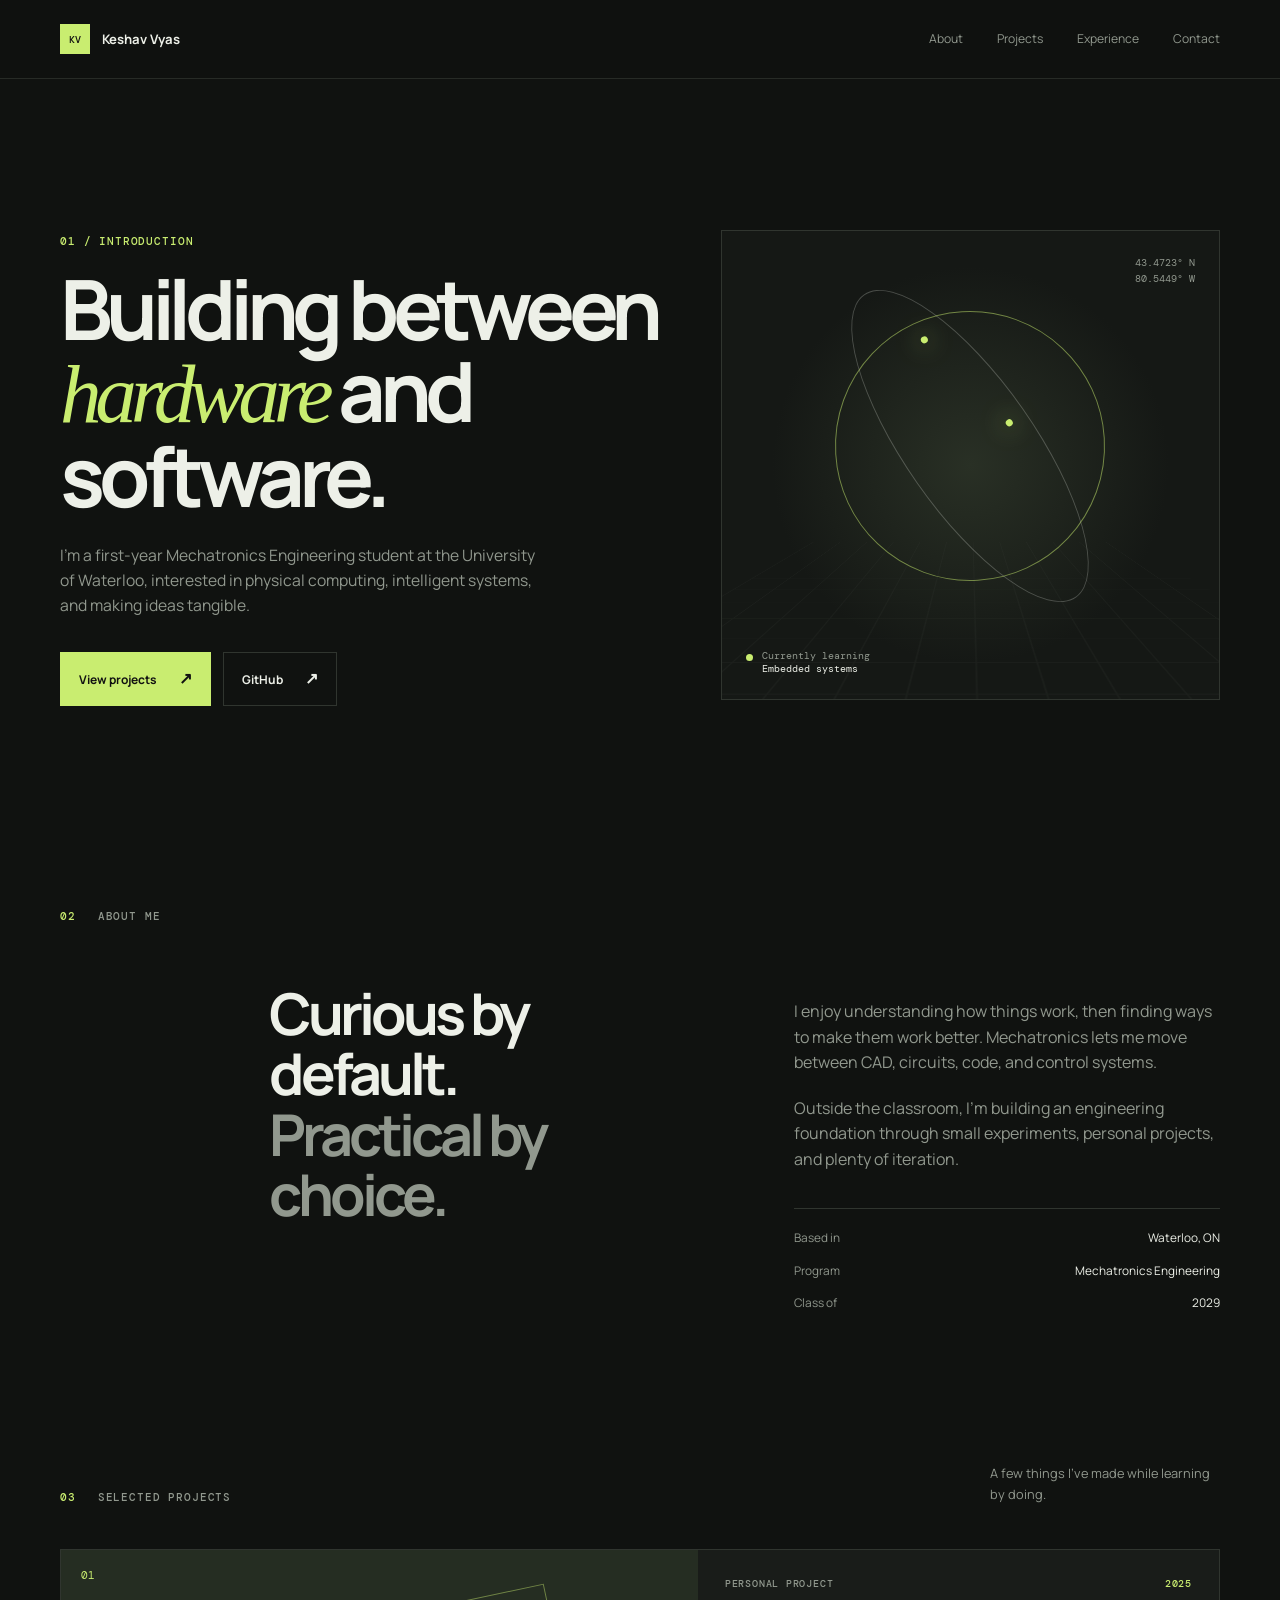
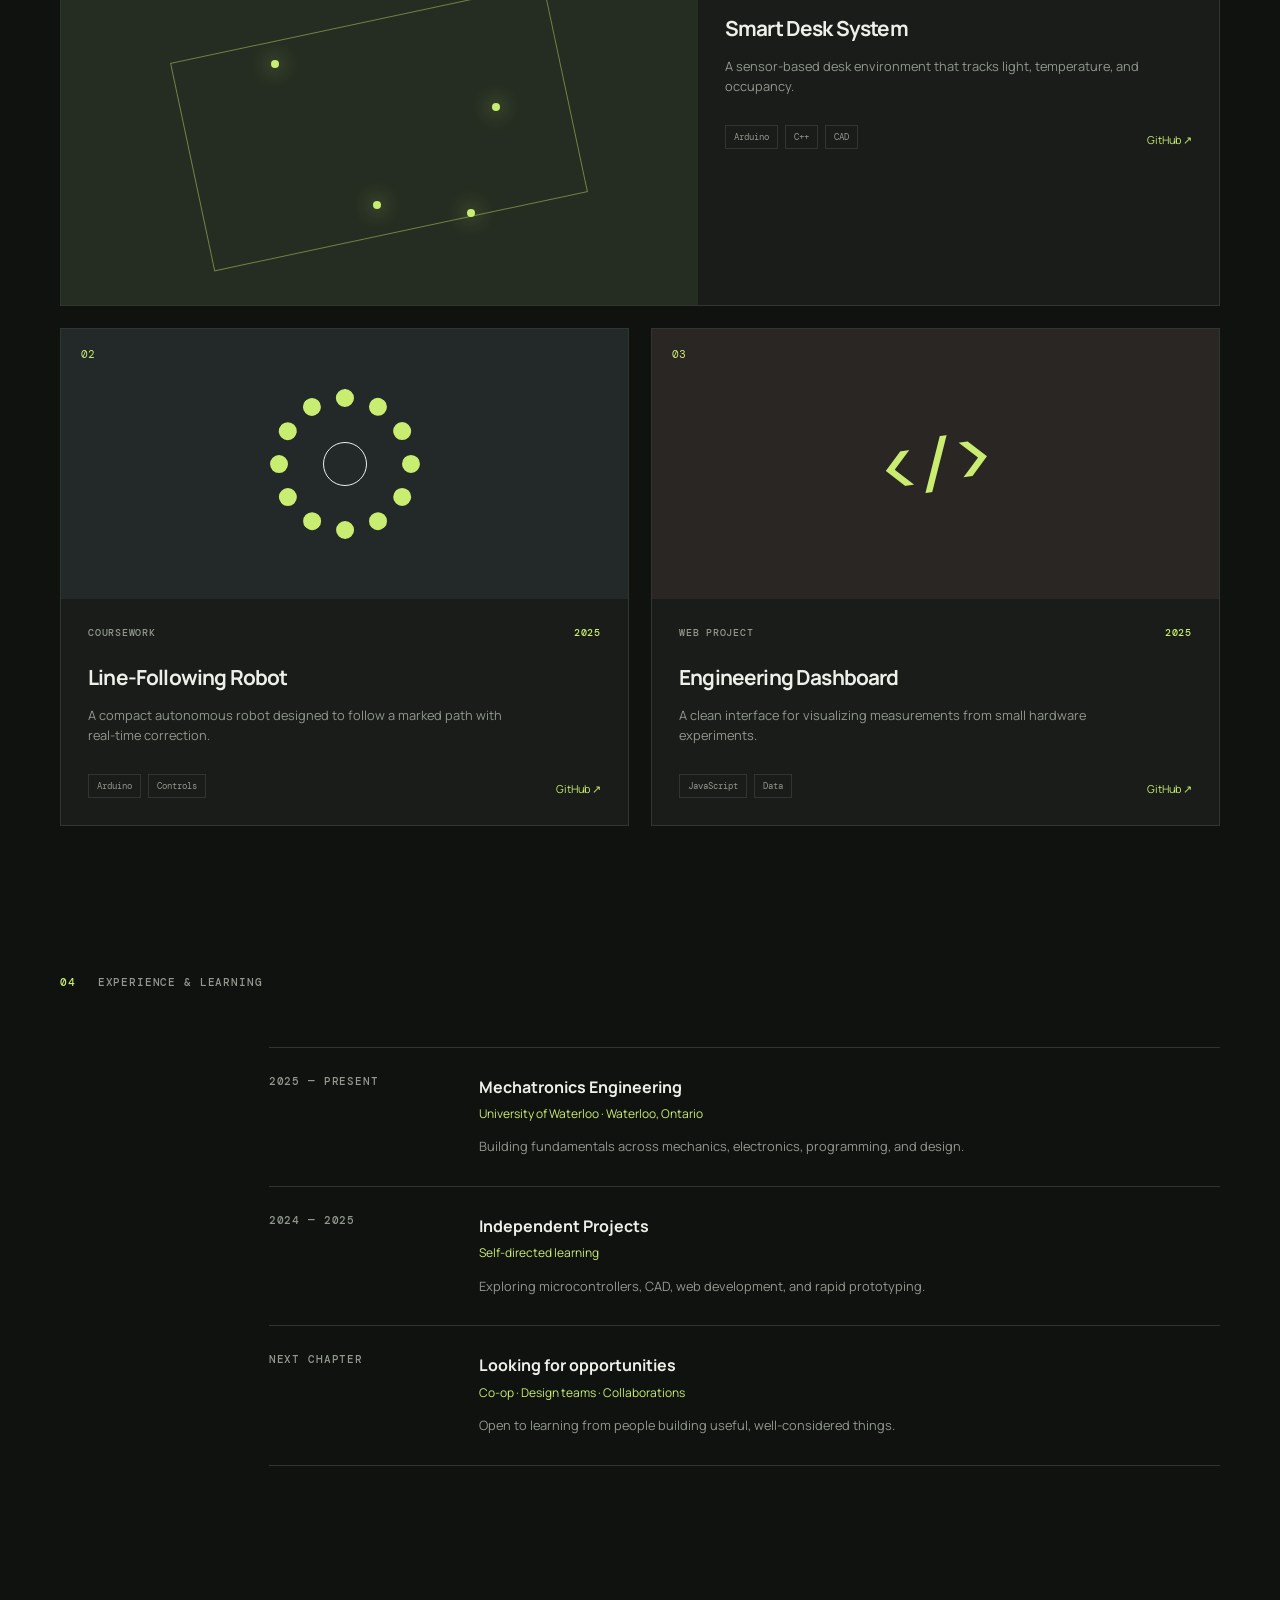
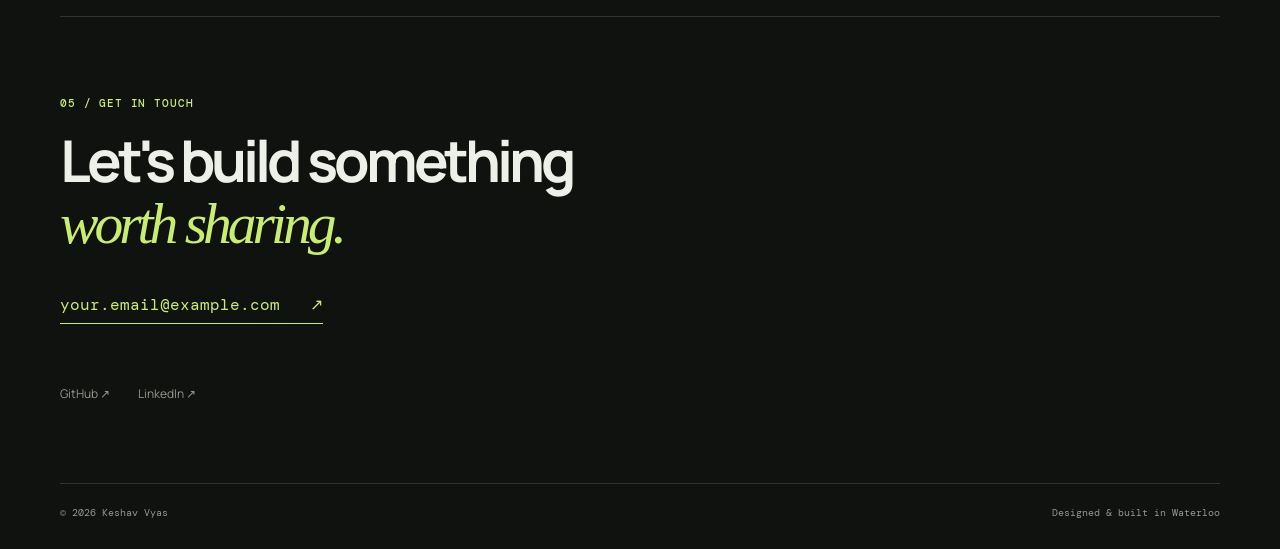
==== mechatronics-portfolio/index.html @ 9f0953bf "Create initial portfolio website" ====
<!DOCTYPE html>
<html lang="en">
<head>
    <meta charset="UTF-8">
    <meta name="viewport" content="width=device-width, initial-scale=1.0">
    <meta name="description" content="Portfolio of a first-year Mechatronics Engineering student at the University of Waterloo.">
    <title>Keshav Vyas | Mechatronics Engineering</title>
    <link rel="preconnect" href="https://fonts.googleapis.com">
    <link rel="preconnect" href="https://fonts.gstatic.com" crossorigin>
    <link href="https://fonts.googleapis.com/css2?family=DM+Mono:wght@400;500&family=Manrope:wght@400;500;600;700;800&display=swap" rel="stylesheet">
    <link rel="stylesheet" href="css/styles.css">
</head>
<body>
    <header class="site-header">
        <nav class="nav container" aria-label="Main navigation">
            <a class="brand" href="#top" aria-label="Keshav Vyas home">
                <span class="brand-mark">KV</span>
                <span>Keshav Vyas</span>
            </a>
            <button class="menu-toggle" type="button" aria-label="Open navigation" aria-expanded="false">
                <span></span><span></span>
            </button>
            <div class="nav-links">
                <a href="#about">About</a>
                <a href="#projects">Projects</a>
                <a href="#experience">Experience</a>
                <a href="#contact">Contact</a>
            </div>
        </nav>
    </header>

    <main id="top">
        <section class="hero container">
            <div class="hero-copy reveal">
                <p class="eyebrow">01 / Introduction</p>
                <h1>Building between <em>hardware</em> and software.</h1>
                <p class="lede">I'm a first-year Mechatronics Engineering student at the University of Waterloo, interested in physical computing, intelligent systems, and making ideas tangible.</p>
                <div class="hero-actions">
                    <a class="button button-primary" href="#projects">View projects <span>↗</span></a>
                    <a class="button button-secondary" href="https://github.com/" target="_blank" rel="noreferrer">GitHub <span>↗</span></a>
                </div>
            </div>
            <div class="hero-visual reveal" aria-label="Abstract technical visualization">
                <div class="hero-grid"></div>
                <div class="orbit orbit-one"></div>
                <div class="orbit orbit-two"></div>
                <div class="hero-readout"><span class="status-dot"></span><span>Currently learning</span><strong>Embedded systems</strong></div>
                <div class="coordinates">43.4723° N<br>80.5449° W</div>
            </div>
        </section>

        <section class="section container" id="about">
            <div class="section-label"><span>02</span><span>About me</span></div>
            <div class="about-layout reveal">
                <h2>Curious by default.<br><span>Practical by choice.</span></h2>
                <div class="about-copy">
                    <p>I enjoy understanding how things work, then finding ways to make them work better. Mechatronics lets me move between CAD, circuits, code, and control systems.</p>
                    <p>Outside the classroom, I'm building an engineering foundation through small experiments, personal projects, and plenty of iteration.</p>
                    <dl class="details">
                        <div><dt>Based in</dt><dd>Waterloo, ON</dd></div>
                        <div><dt>Program</dt><dd>Mechatronics Engineering</dd></div>
                        <div><dt>Class of</dt><dd>2029</dd></div>
                    </dl>
                </div>
            </div>
        </section>

        <section class="section container" id="projects">
            <div class="section-heading reveal">
                <div class="section-label"><span>03</span><span>Selected projects</span></div>
                <p>A few things I've made while learning by doing.</p>
            </div>
            <div class="project-grid">
                <article class="project-card project-feature reveal">
                    <div class="project-art art-circuit"><span class="project-index">01</span><i></i><i></i><i></i><i></i></div>
                    <div class="project-content"><div class="project-meta"><span>Personal project</span><span>2025</span></div><h3>Smart Desk System</h3><p>A sensor-based desk environment that tracks light, temperature, and occupancy.</p><div class="project-bottom"><div class="tags"><span>Arduino</span><span>C++</span><span>CAD</span></div><a href="https://github.com/" target="_blank" rel="noreferrer">GitHub ↗</a></div></div>
                </article>
                <article class="project-card reveal">
                    <div class="project-art art-wheel"><span class="project-index">02</span><b></b></div>
                    <div class="project-content"><div class="project-meta"><span>Coursework</span><span>2025</span></div><h3>Line-Following Robot</h3><p>A compact autonomous robot designed to follow a marked path with real-time correction.</p><div class="project-bottom"><div class="tags"><span>Arduino</span><span>Controls</span></div><a href="https://github.com/" target="_blank" rel="noreferrer">GitHub ↗</a></div></div>
                </article>
                <article class="project-card reveal">
                    <div class="project-art art-code"><span class="project-index">03</span><strong>&lt;/&gt;</strong></div>
                    <div class="project-content"><div class="project-meta"><span>Web project</span><span>2025</span></div><h3>Engineering Dashboard</h3><p>A clean interface for visualizing measurements from small hardware experiments.</p><div class="project-bottom"><div class="tags"><span>JavaScript</span><span>Data</span></div><a href="https://github.com/" target="_blank" rel="noreferrer">GitHub ↗</a></div></div>
                </article>
            </div>
        </section>

        <section class="section container" id="experience">
            <div class="section-label"><span>04</span><span>Experience &amp; learning</span></div>
            <div class="timeline">
                <div class="timeline-item reveal"><time>2025 — Present</time><div><h3>Mechatronics Engineering</h3><p>University of Waterloo · Waterloo, Ontario</p><span>Building fundamentals across mechanics, electronics, programming, and design.</span></div></div>
                <div class="timeline-item reveal"><time>2024 — 2025</time><div><h3>Independent Projects</h3><p>Self-directed learning</p><span>Exploring microcontrollers, CAD, web development, and rapid prototyping.</span></div></div>
                <div class="timeline-item reveal"><time>Next chapter</time><div><h3>Looking for opportunities</h3><p>Co-op · Design teams · Collaborations</p><span>Open to learning from people building useful, well-considered things.</span></div></div>
            </div>
        </section>

        <section class="contact container reveal" id="contact">
            <p class="eyebrow">05 / Get in touch</p>
            <h2>Let's build something<br><em>worth sharing.</em></h2>
            <a class="email" href="mailto:your.email@example.com">your.email@example.com <span>↗</span></a>
            <div class="social-links"><a href="https://github.com/" target="_blank" rel="noreferrer">GitHub ↗</a><a href="https://linkedin.com/" target="_blank" rel="noreferrer">LinkedIn ↗</a></div>
        </section>
    </main>

    <footer class="footer container"><span>© 2026 Keshav Vyas</span><span>Designed &amp; built in Waterloo</span></footer>
    <script src="js/script.js"></script>
</body>
</html>
---- mechatronics-portfolio/css/styles.css ----
:root { --bg: #101210; --surface: #191c19; --line: #30352f; --text: #edf0e8; --muted: #91988e; --accent: #c9ed70; --serif: Georgia, "Times New Roman", serif; }
* { box-sizing: border-box; }
html { scroll-behavior: smooth; }
body { margin: 0; background: var(--bg); color: var(--text); font-family: "Manrope", sans-serif; line-height: 1.6; }
a { color: inherit; text-decoration: none; }
.container { width: min(1160px, calc(100% - 64px)); margin: 0 auto; }
.site-header { position: fixed; inset: 0 0 auto; z-index: 5; background: rgba(16, 18, 16, .86); border-bottom: 1px solid rgba(48, 53, 47, .75); backdrop-filter: blur(16px); }
.nav { height: 78px; display: flex; align-items: center; justify-content: space-between; }
.brand { display: flex; gap: 12px; align-items: center; font-size: .82rem; font-weight: 700; }
.brand-mark { display: grid; width: 30px; height: 30px; place-items: center; background: var(--accent); color: #111; font: 500 .62rem "DM Mono", monospace; }
.nav-links { display: flex; gap: 34px; color: var(--muted); font-size: .76rem; }
.nav-links a, .social-links a { transition: color .2s ease; }
.nav-links a:hover, .social-links a:hover { color: var(--accent); }
.menu-toggle { display: none; background: none; border: 0; }
.menu-toggle span { display: block; width: 24px; height: 1px; margin: 5px; background: var(--text); }
.hero { min-height: 760px; padding-top: 170px; display: grid; grid-template-columns: 1.1fr .9fr; gap: 50px; align-items: center; }
.eyebrow, .section-label, .project-meta, .timeline-item time { color: var(--accent); font: 500 .66rem "DM Mono", monospace; letter-spacing: .08em; text-transform: uppercase; }
h1 { max-width: 690px; margin: 20px 0 26px; font-size: clamp(3.4rem, 6.5vw, 6.2rem); line-height: .98; letter-spacing: -.075em; }
h1 em, .contact h2 em { color: var(--accent); font-family: var(--serif); font-weight: 400; }
.lede { max-width: 490px; color: var(--muted); font-size: .98rem; }
.hero-actions { display: flex; gap: 12px; margin-top: 34px; }
.button { padding: 13px 18px; border: 1px solid var(--line); font-size: .75rem; font-weight: 700; transition: .25s ease; }
.button span { margin-left: 20px; font-size: 1rem; }
.button-primary { background: var(--accent); border-color: var(--accent); color: #111; }
.button-primary:hover { background: #def78e; }
.button-secondary:hover { border-color: var(--accent); color: var(--accent); }
.hero-visual { position: relative; height: 470px; overflow: hidden; border: 1px solid var(--line); background: radial-gradient(circle at center, #293025, #151815 58%); }
.hero-grid { position: absolute; inset: 0; opacity: .22; background-image: linear-gradient(var(--line) 1px, transparent 1px), linear-gradient(90deg, var(--line) 1px, transparent 1px); background-size: 42px 42px; transform: perspective(400px) rotateX(58deg) scale(1.7); transform-origin: bottom; }
.orbit { position: absolute; left: 50%; top: 46%; width: 270px; height: 270px; border: 1px solid rgba(201, 237, 112, .5); border-radius: 50%; transform: translate(-50%, -50%) rotate(-25deg); }
.orbit-one { animation: spin 18s linear infinite; }
.orbit-two { width: 370px; height: 130px; border-color: rgba(237, 240, 232, .24); transform: translate(-50%, -50%) rotate(55deg); }
.orbit::after { content: ""; position: absolute; top: 15px; left: 50%; width: 7px; height: 7px; border-radius: 50%; background: var(--accent); box-shadow: 0 0 24px var(--accent); }
.hero-readout { position: absolute; bottom: 24px; left: 24px; display: grid; grid-template-columns: auto 1fr; gap: 0 9px; color: var(--muted); font: .63rem "DM Mono", monospace; }
.hero-readout strong { grid-column: 2; color: var(--text); font-weight: 400; }
.status-dot { width: 7px; height: 7px; margin-top: 5px; border-radius: 50%; background: var(--accent); }
.coordinates { position: absolute; top: 24px; right: 24px; color: var(--muted); text-align: right; font: .6rem/1.7 "DM Mono", monospace; }
.section { padding-top: 150px; }
.section-label { display: flex; gap: 22px; color: var(--muted); }
.section-label span:first-child { color: var(--accent); }
.about-layout { display: grid; grid-template-columns: 1fr 1fr; gap: 100px; margin: 60px 0 0 18%; }
h2 { margin: 0; font-size: clamp(2.4rem, 4.5vw, 4.4rem); line-height: 1.05; letter-spacing: -.07em; }
.about-layout h2 span { color: var(--muted); }
.about-copy { max-width: 450px; color: var(--muted); }
.about-copy p + p { margin-top: 20px; }
.details { display: grid; gap: 14px; margin: 35px 0 0; padding-top: 20px; border-top: 1px solid var(--line); }
.details div { display: flex; justify-content: space-between; font-size: .74rem; }
.details dt { color: var(--muted); }.details dd { margin: 0; color: var(--text); }
.section-heading { display: flex; align-items: end; justify-content: space-between; margin-bottom: 45px; }
.section-heading p { max-width: 230px; margin: 0; color: var(--muted); font-size: .8rem; }
.project-grid { display: grid; grid-template-columns: 1fr 1fr; gap: 22px; }
.project-card { overflow: hidden; background: var(--surface); border: 1px solid var(--line); transition: transform .3s ease, border-color .3s ease; }
.project-card:hover { border-color: #637452; transform: translateY(-6px); }
.project-feature { grid-column: span 2; display: grid; grid-template-columns: 1.1fr .9fr; }
.project-art { position: relative; min-height: 270px; overflow: hidden; background: #252d22; }
.project-feature .project-art { min-height: 355px; }
.art-wheel { background: #232829; }.art-code { background: #2a2624; }
.project-index { position: absolute; top: 18px; left: 20px; color: var(--accent); font: .68rem "DM Mono", monospace; }
.art-circuit { transform: none; }.art-circuit::before { content: ""; position: absolute; inset: 20%; border: 1px solid rgba(201, 237, 112, .45); transform: rotate(-12deg); }
.art-circuit i { position: absolute; z-index: 1; width: 8px; height: 8px; border-radius: 50%; background: var(--accent); box-shadow: 0 0 20px var(--accent); }.art-circuit i:nth-of-type(1) { left: 33%; top: 31%; }.art-circuit i:nth-of-type(2) { right: 31%; top: 43%; }.art-circuit i:nth-of-type(3) { left: 49%; bottom: 27%; }.art-circuit i:nth-of-type(4) { right: 35%; bottom: 25%; }
.art-wheel b { position: absolute; inset: 50%; width: 150px; height: 150px; border: 18px dotted var(--accent); border-radius: 50%; transform: translate(-50%, -50%); }.art-wheel b::after { content: ""; position: absolute; inset: 35px; border: 1px solid var(--text); border-radius: 50%; }
.art-code { display: grid; place-items: center; }.art-code strong { color: var(--accent); font: 500 4rem "DM Mono", monospace; transform: rotate(-8deg); }
.project-content { padding: 27px; }.project-meta { display: flex; justify-content: space-between; color: var(--muted); font-size: .61rem; }.project-meta span:last-child { color: var(--accent); }
.project-content h3 { margin: 22px 0 10px; font-size: 1.3rem; letter-spacing: -.04em; }.project-content p { max-width: 440px; margin: 0; color: var(--muted); font-size: .8rem; }
.project-bottom { display: flex; align-items: end; justify-content: space-between; gap: 15px; margin-top: 28px; }.tags { display: flex; flex-wrap: wrap; gap: 7px; }.tags span { padding: 5px 8px; border: 1px solid var(--line); color: var(--muted); font: .58rem "DM Mono", monospace; }.project-bottom a { color: var(--accent); white-space: nowrap; font-size: .68rem; }
.timeline { margin: 58px 0 0 18%; border-top: 1px solid var(--line); }.timeline-item { display: grid; grid-template-columns: 180px 1fr; gap: 30px; padding: 27px 0; border-bottom: 1px solid var(--line); }.timeline-item time { color: var(--muted); }.timeline-item h3 { margin: 0; font-size: 1rem; }.timeline-item p { margin: 4px 0 10px; color: var(--accent); font-size: .75rem; }.timeline-item span { color: var(--muted); font-size: .8rem; }
.contact { margin-top: 150px; padding-top: 70px; padding-bottom: 80px; border-top: 1px solid var(--line); }.contact h2 { margin: 20px 0 38px; }.email { display: inline-block; padding-bottom: 8px; border-bottom: 1px solid var(--accent); color: var(--accent); font: 1rem "DM Mono", monospace; }.email span { margin-left: 20px; }.social-links { display: flex; gap: 28px; margin-top: 60px; color: var(--muted); font-size: .75rem; }
.footer { display: flex; justify-content: space-between; padding: 22px 0 30px; border-top: 1px solid var(--line); color: var(--muted); font: .62rem "DM Mono", monospace; }
.reveal { opacity: 0; transform: translateY(22px); transition: opacity .7s ease, transform .7s ease; }.reveal.visible { opacity: 1; transform: translateY(0); }
@keyframes spin { to { transform: translate(-50%, -50%) rotate(335deg); } }
@media (max-width: 700px) {
    .container { width: min(100% - 38px, 1160px); }.nav { height: 68px; }.menu-toggle { display: block; }.nav-links { position: absolute; top: 68px; left: 0; right: 0; display: none; flex-direction: column; gap: 20px; padding: 25px 20px; background: var(--surface); border-bottom: 1px solid var(--line); }.nav-links.open { display: flex; }
    .hero { min-height: auto; padding-top: 140px; display: block; }.hero h1 { font-size: 3.25rem; }.hero-visual { height: 330px; margin-top: 65px; }.section { padding-top: 100px; }.about-layout { display: block; margin: 45px 0 0; }.about-copy { margin-top: 35px; }.section-heading { display: block; margin-bottom: 30px; }.section-heading p { margin-top: 20px; }
    .project-grid, .project-feature { display: block; }.project-card + .project-card { margin-top: 18px; }.project-feature .project-art, .project-art { min-height: 240px; }.timeline { margin-left: 0; }.timeline-item { display: block; }.timeline-item time { display: block; margin-bottom: 14px; }.contact { margin-top: 100px; }.footer { display: block; line-height: 2; }
}
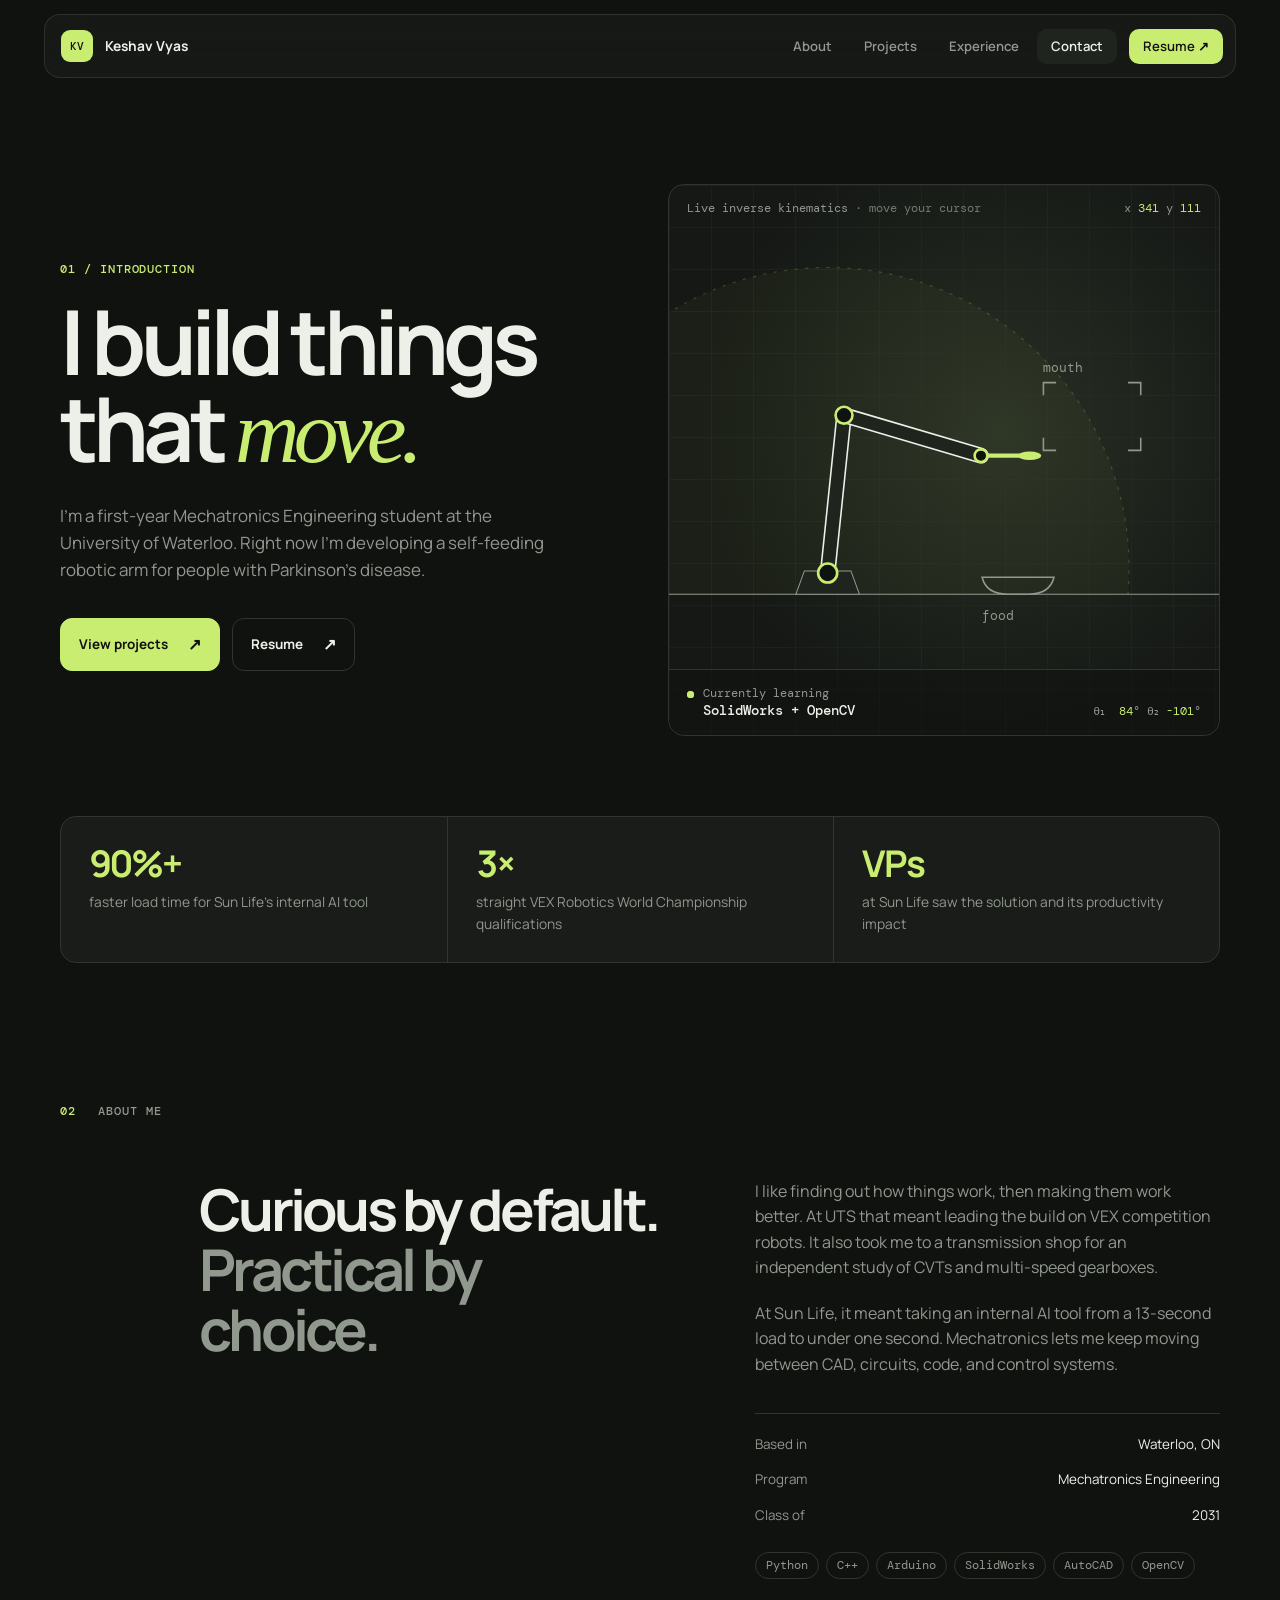
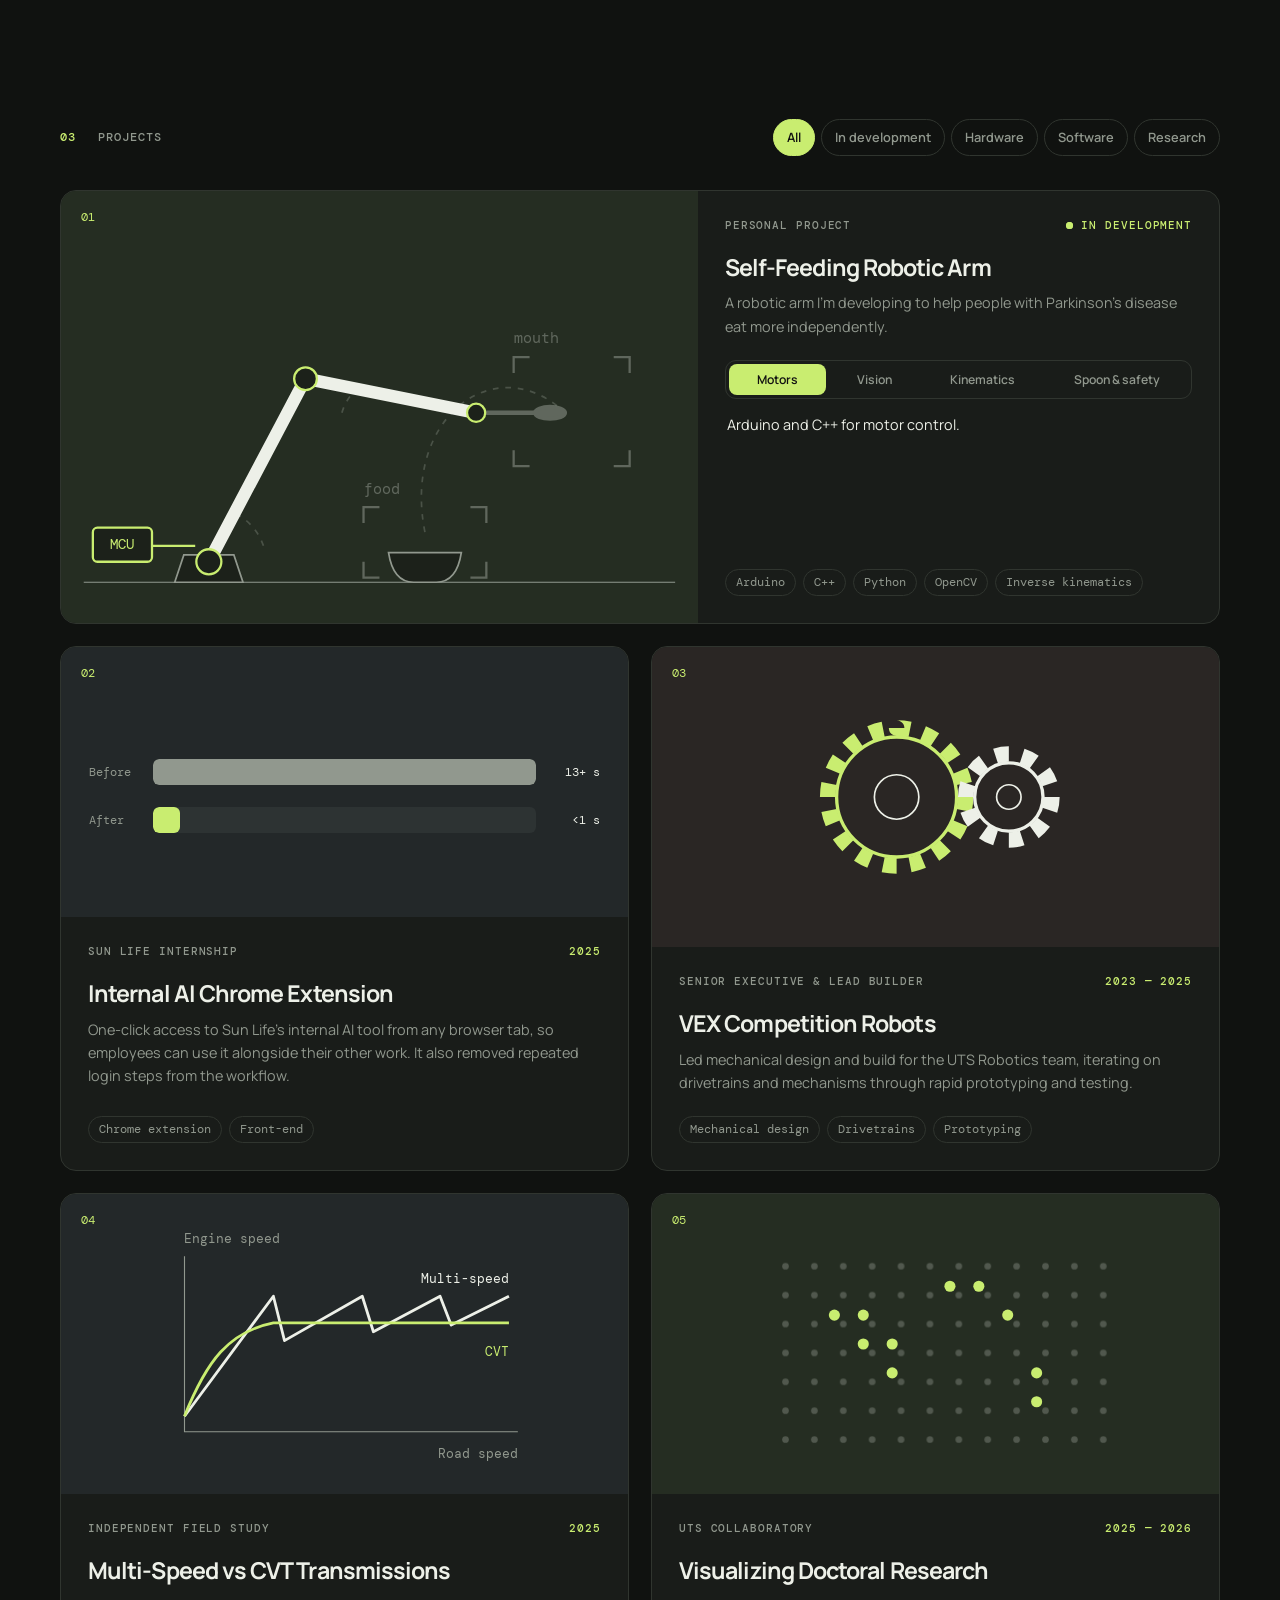
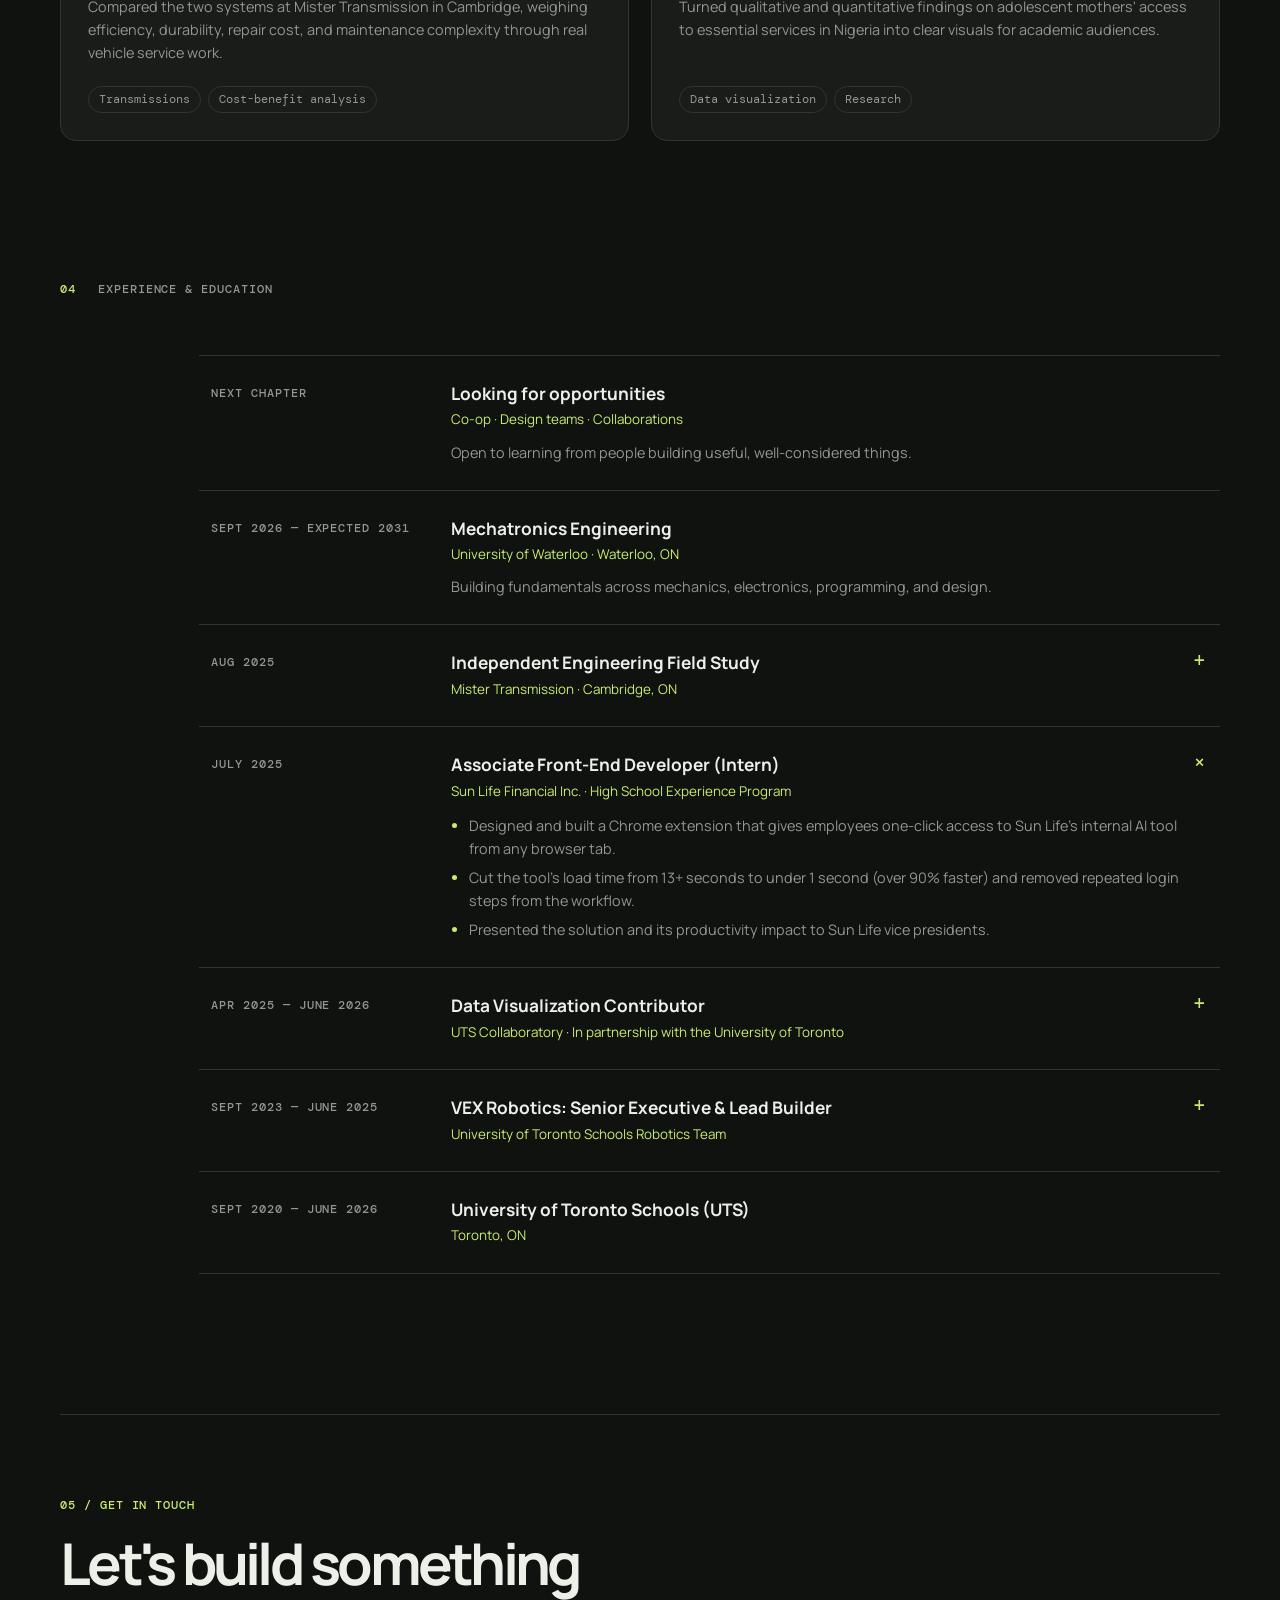
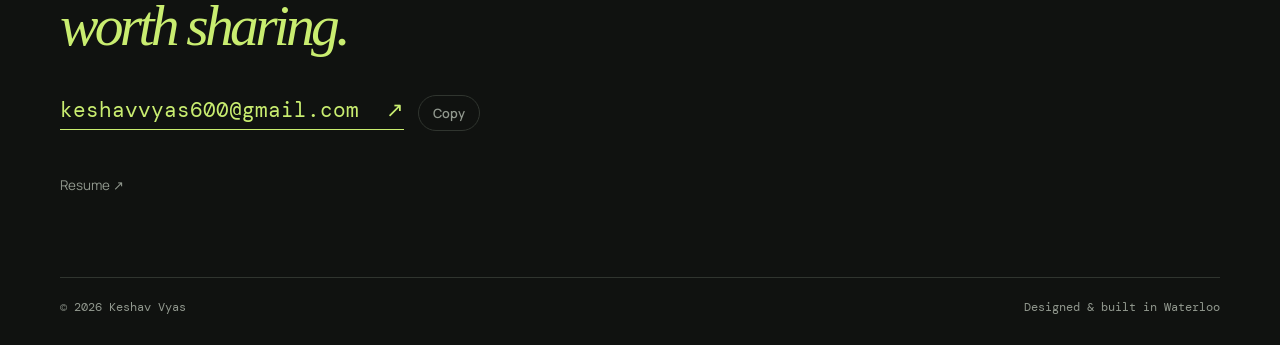
==== commit 150a119e: "Update portfolio website" ====
--- a/mechatronics-portfolio/index.html
+++ b/mechatronics-portfolio/index.html
@@ -3,16 +3,18 @@
 <head>
     <meta charset="UTF-8">
     <meta name="viewport" content="width=device-width, initial-scale=1.0">
-    <meta name="description" content="Portfolio of a first-year Mechatronics Engineering student at the University of Waterloo.">
+    <meta name="description" content="Portfolio of Keshav Vyas, a first-year Mechatronics Engineering student at the University of Waterloo building a self-feeding robotic arm for people with Parkinson's disease.">
     <title>Keshav Vyas | Mechatronics Engineering</title>
+    <script>document.documentElement.classList.add('js');</script>
     <link rel="preconnect" href="https://fonts.googleapis.com">
     <link rel="preconnect" href="https://fonts.gstatic.com" crossorigin>
     <link href="https://fonts.googleapis.com/css2?family=DM+Mono:wght@400;500&family=Manrope:wght@400;500;600;700;800&display=swap" rel="stylesheet">
     <link rel="stylesheet" href="css/styles.css">
 </head>
 <body>
+    <div class="scroll-progress" aria-hidden="true"></div>
     <header class="site-header">
-        <nav class="nav container" aria-label="Main navigation">
+        <nav class="nav" aria-label="Main navigation">
             <a class="brand" href="#top" aria-label="Keshav Vyas home">
                 <span class="brand-mark">KV</span>
                 <span>Keshav Vyas</span>
@@ -21,10 +23,12 @@
                 <span></span><span></span>
             </button>
             <div class="nav-links">
+                <span class="nav-indicator" aria-hidden="true"></span>
                 <a href="#about">About</a>
                 <a href="#projects">Projects</a>
                 <a href="#experience">Experience</a>
                 <a href="#contact">Contact</a>
+                <a class="nav-resume" href="assets/resume.pdf" target="_blank" rel="noreferrer">Resume ↗</a>
             </div>
         </nav>
     </header>
@@ -33,20 +37,53 @@
         <section class="hero container">
             <div class="hero-copy reveal">
                 <p class="eyebrow">01 / Introduction</p>
-                <h1>Building between <em>hardware</em> and software.</h1>
-                <p class="lede">I'm a first-year Mechatronics Engineering student at the University of Waterloo, interested in physical computing, intelligent systems, and making ideas tangible.</p>
+                <h1>I build things that <em>move.</em></h1>
+                <p class="lede">I'm a first-year Mechatronics Engineering student at the University of Waterloo. Right now I'm developing a self-feeding robotic arm for people with Parkinson's disease.</p>
                 <div class="hero-actions">
                     <a class="button button-primary" href="#projects">View projects <span>↗</span></a>
-                    <a class="button button-secondary" href="https://github.com/" target="_blank" rel="noreferrer">GitHub <span>↗</span></a>
-                </div>
-            </div>
-            <div class="hero-visual reveal" aria-label="Abstract technical visualization">
+                    <a class="button button-secondary" href="assets/resume.pdf" target="_blank" rel="noreferrer">Resume <span>↗</span></a>
+                </div>
+            </div>
+            <div class="hero-visual reveal">
                 <div class="hero-grid"></div>
-                <div class="orbit orbit-one"></div>
-                <div class="orbit orbit-two"></div>
-                <div class="hero-readout"><span class="status-dot"></span><span>Currently learning</span><strong>Embedded systems</strong></div>
-                <div class="coordinates">43.4723° N<br>80.5449° W</div>
-            </div>
+                <div class="hero-bar hero-bar-top">
+                    <span>Live inverse kinematics<small class="hint-fine"> · move your cursor</small><small class="hint-touch"> · tap to aim</small></span>
+                    <span class="arm-readout" aria-hidden="true">x <b data-readout="x">400</b> y <b data-readout="y">180</b></span>
+                </div>
+                <svg class="arm-demo" viewBox="0 0 520 420" role="img" aria-label="A two-link robot arm holding a level spoon. It moves between a bowl and a tracked mouth, and follows your cursor using inverse kinematics.">
+                    <path class="arm-reach" d="M -134 350 A 285 285 0 1 1 434 350" />
+                    <line class="arm-table" x1="0" y1="350" x2="520" y2="350" />
+                    <g class="arm-marks">
+                        <path d="M 366 150 h -12 v 12 M 434 150 h 12 v 12 M 366 214 h -12 v -12 M 434 214 h 12 v -12" />
+                        <text x="354" y="140">mouth</text>
+                        <path d="M 296 334 h 68 q -4 16 -24 16 h -20 q -20 0 -24 -16 z" />
+                        <text x="296" y="374">food</text>
+                    </g>
+                    <path class="arm-base" d="M 120 350 l 8 -22 h 44 l 8 22 z" />
+                    <line class="arm-link-outer" data-arm="upper" x1="150" y1="330" x2="150" y2="330" />
+                    <line class="arm-link-inner" data-arm="upper" x1="150" y1="330" x2="150" y2="330" />
+                    <line class="arm-link-outer" data-arm="fore" x1="150" y1="330" x2="150" y2="330" />
+                    <line class="arm-link-inner" data-arm="fore" x1="150" y1="330" x2="150" y2="330" />
+                    <line class="arm-spoon" data-arm="spoon" x1="150" y1="330" x2="150" y2="330" />
+                    <ellipse class="arm-bowl" data-arm="bowl" cx="150" cy="330" rx="10" ry="4" />
+                    <circle class="arm-joint" cx="150" cy="330" r="9" />
+                    <circle class="arm-joint" data-arm="elbow" cx="150" cy="330" r="8" />
+                    <circle class="arm-joint" data-arm="wrist" cx="150" cy="330" r="6" />
+                    <g class="arm-target" data-arm="target">
+                        <circle r="11" /><path d="M -17 0 h 10 M 7 0 h 10 M 0 -17 v 10 M 0 7 v 10" />
+                    </g>
+                </svg>
+                <div class="hero-bar hero-bar-bottom">
+                    <div class="hero-readout"><span class="status-dot"></span><span>Currently learning</span><strong>SolidWorks + OpenCV</strong></div>
+                    <span class="arm-readout" aria-hidden="true">θ₁ <b data-readout="shoulder">0</b>° θ₂ <b data-readout="elbow">0</b>°</span>
+                </div>
+            </div>
+        </section>
+
+        <section class="stats container reveal" aria-label="Highlights">
+            <div class="stat"><strong><span data-count="90">90</span>%+</strong><span>faster load time for Sun Life's internal AI tool</span></div>
+            <div class="stat"><strong><span data-count="3">3</span>×</strong><span>straight VEX Robotics World Championship qualifications</span></div>
+            <div class="stat"><strong>VPs</strong><span>at Sun Life saw the solution and its productivity impact</span></div>
         </section>
 
         <section class="section container" id="about">
@@ -54,56 +91,217 @@
             <div class="about-layout reveal">
                 <h2>Curious by default.<br><span>Practical by choice.</span></h2>
                 <div class="about-copy">
-                    <p>I enjoy understanding how things work, then finding ways to make them work better. Mechatronics lets me move between CAD, circuits, code, and control systems.</p>
-                    <p>Outside the classroom, I'm building an engineering foundation through small experiments, personal projects, and plenty of iteration.</p>
+                    <p>I like finding out how things work, then making them work better. At UTS that meant leading the build on VEX competition robots. It also took me to a transmission shop for an independent study of CVTs and multi-speed gearboxes.</p>
+                    <p>At Sun Life, it meant taking an internal AI tool from a 13-second load to under one second. Mechatronics lets me keep moving between CAD, circuits, code, and control systems.</p>
                     <dl class="details">
                         <div><dt>Based in</dt><dd>Waterloo, ON</dd></div>
                         <div><dt>Program</dt><dd>Mechatronics Engineering</dd></div>
-                        <div><dt>Class of</dt><dd>2029</dd></div>
+                        <div><dt>Class of</dt><dd>2031</dd></div>
                     </dl>
+                    <div class="toolkit" aria-label="Toolkit"><span>Python</span><span>C++</span><span>Arduino</span><span>SolidWorks</span><span>AutoCAD</span><span>OpenCV</span></div>
                 </div>
             </div>
         </section>
 
         <section class="section container" id="projects">
             <div class="section-heading reveal">
-                <div class="section-label"><span>03</span><span>Selected projects</span></div>
-                <p>A few things I've made while learning by doing.</p>
+                <div class="section-label"><span>03</span><span>Projects</span></div>
+                <div class="project-filters" role="group" aria-label="Filter projects">
+                    <button type="button" class="filter active" data-filter="all" aria-pressed="true">All</button>
+                    <button type="button" class="filter" data-filter="development" aria-pressed="false">In development</button>
+                    <button type="button" class="filter" data-filter="hardware" aria-pressed="false">Hardware</button>
+                    <button type="button" class="filter" data-filter="software" aria-pressed="false">Software</button>
+                    <button type="button" class="filter" data-filter="research" aria-pressed="false">Research</button>
+                </div>
             </div>
             <div class="project-grid">
-                <article class="project-card project-feature reveal">
-                    <div class="project-art art-circuit"><span class="project-index">01</span><i></i><i></i><i></i><i></i></div>
-                    <div class="project-content"><div class="project-meta"><span>Personal project</span><span>2025</span></div><h3>Smart Desk System</h3><p>A sensor-based desk environment that tracks light, temperature, and occupancy.</p><div class="project-bottom"><div class="tags"><span>Arduino</span><span>C++</span><span>CAD</span></div><a href="https://github.com/" target="_blank" rel="noreferrer">GitHub ↗</a></div></div>
-                </article>
-                <article class="project-card reveal">
-                    <div class="project-art art-wheel"><span class="project-index">02</span><b></b></div>
-                    <div class="project-content"><div class="project-meta"><span>Coursework</span><span>2025</span></div><h3>Line-Following Robot</h3><p>A compact autonomous robot designed to follow a marked path with real-time correction.</p><div class="project-bottom"><div class="tags"><span>Arduino</span><span>Controls</span></div><a href="https://github.com/" target="_blank" rel="noreferrer">GitHub ↗</a></div></div>
-                </article>
-                <article class="project-card reveal">
-                    <div class="project-art art-code"><span class="project-index">03</span><strong>&lt;/&gt;</strong></div>
-                    <div class="project-content"><div class="project-meta"><span>Web project</span><span>2025</span></div><h3>Engineering Dashboard</h3><p>A clean interface for visualizing measurements from small hardware experiments.</p><div class="project-bottom"><div class="tags"><span>JavaScript</span><span>Data</span></div><a href="https://github.com/" target="_blank" rel="noreferrer">GitHub ↗</a></div></div>
-                </article>
-            </div>
+                <article class="project-card project-feature reveal" data-tags="development hardware software">
+                    <div class="project-art art-arm" data-active="motors">
+                        <span class="project-index">01</span>
+                        <svg viewBox="0 0 560 380" aria-hidden="true">
+                            <path class="schematic-path" data-layer="kinematics" d="M 320 300 C 300 200 380 140 440 192" />
+                            <path class="schematic-arc" data-layer="kinematics" d="M 178 312 A 50 50 0 0 0 150 282 M 247 195 A 44 44 0 0 1 258 176" />
+                            <line class="schematic-table" x1="20" y1="344" x2="540" y2="344" />
+                            <path class="schematic-base" d="M 100 344 l 8 -24 h 44 l 8 24 z" />
+                            <line class="schematic-link" x1="130" y1="326" x2="215" y2="165" />
+                            <line class="schematic-link" x1="215" y1="165" x2="365" y2="195" />
+                            <g class="schematic-layer" data-layer="spoon">
+                                <line x1="365" y1="195" x2="422" y2="195" />
+                                <ellipse cx="430" cy="195" rx="13" ry="5" />
+                            </g>
+                            <g class="schematic-layer schematic-joints" data-layer="motors">
+                                <circle cx="130" cy="326" r="11" /><circle cx="215" cy="165" r="10" /><circle cx="365" cy="195" r="8" />
+                                <rect x="28" y="296" width="52" height="30" /><text x="54" y="315">MCU</text>
+                                <path d="M 80 312 h 38" />
+                            </g>
+                            <g class="schematic-layer schematic-boxes" data-layer="vision">
+                                <path d="M 412 146 h -14 v 14 M 486 146 h 14 v 14 M 412 242 h -14 v -14 M 486 242 h 14 v -14" />
+                                <text x="398" y="134">mouth</text>
+                                <path d="M 280 278 h -14 v 14 M 360 278 h 14 v 14 M 280 340 h -14 v -14 M 360 340 h 14 v -14" />
+                                <text x="266" y="266">food</text>
+                            </g>
+                            <path class="schematic-bowl" d="M 288 318 h 64 q -4 26 -22 26 h -20 q -18 0 -22 -26 z" />
+                        </svg>
+                    </div>
+                    <div class="project-content">
+                        <div class="project-meta"><span>Personal project</span><span class="live-status"><i class="status-dot"></i>In development</span></div>
+                        <h3>Self-Feeding Robotic Arm</h3>
+                        <p>A robotic arm I'm developing to help people with Parkinson's disease eat more independently.</p>
+                        <div class="subsystems">
+                            <div class="subsystem-tabs" role="tablist" aria-label="Arm subsystems">
+                                <button type="button" role="tab" id="tab-motors" aria-controls="subsystem-panel" aria-selected="true" data-subsystem="motors">Motors</button>
+                                <button type="button" role="tab" id="tab-vision" aria-controls="subsystem-panel" aria-selected="false" tabindex="-1" data-subsystem="vision">Vision</button>
+                                <button type="button" role="tab" id="tab-kinematics" aria-controls="subsystem-panel" aria-selected="false" tabindex="-1" data-subsystem="kinematics">Kinematics</button>
+                                <button type="button" role="tab" id="tab-spoon" aria-controls="subsystem-panel" aria-selected="false" tabindex="-1" data-subsystem="spoon">Spoon &amp; safety</button>
+                            </div>
+                            <p class="subsystem-panel" id="subsystem-panel" role="tabpanel" aria-labelledby="tab-motors" data-copy-motors="Arduino and C++ for motor control." data-copy-vision="Python and OpenCV for food detection and mouth tracking." data-copy-kinematics="Inverse kinematics for precise arm movements." data-copy-spoon="A custom spoon attachment, plus safety features that keep operation smooth and controlled.">Arduino and C++ for motor control.</p>
+                        </div>
+                        <div class="tags"><span>Arduino</span><span>C++</span><span>Python</span><span>OpenCV</span><span>Inverse kinematics</span></div>
+                    </div>
+                </article>
+
+                <article class="project-card reveal" data-tags="software">
+                    <div class="project-art art-speed">
+                        <span class="project-index">02</span>
+                        <div class="speed-chart" role="img" aria-label="Load time dropped from more than 13 seconds to under 1 second.">
+                            <div class="speed-row"><span>Before</span><div><i class="speed-before"></i></div><b>13+ s</b></div>
+                            <div class="speed-row"><span>After</span><div><i class="speed-after"></i></div><b>&lt;1 s</b></div>
+                        </div>
+                    </div>
+                    <div class="project-content">
+                        <div class="project-meta"><span>Sun Life internship</span><span>2025</span></div>
+                        <h3>Internal AI Chrome Extension</h3>
+                        <p>One-click access to Sun Life's internal AI tool from any browser tab, so employees can use it alongside their other work. It also removed repeated login steps from the workflow.</p>
+                        <div class="tags"><span>Chrome extension</span><span>Front-end</span></div>
+                    </div>
+                </article>
+
+                <article class="project-card reveal" data-tags="hardware">
+                    <div class="project-art art-gears">
+                        <span class="project-index">03</span>
+                        <svg viewBox="0 0 400 270" aria-hidden="true">
+                            <g class="gear gear-large"><circle cx="165" cy="135" r="62" pathLength="32" /><circle class="gear-rim" cx="165" cy="135" r="54" /><circle class="gear-hub" cx="165" cy="135" r="20" /></g>
+                            <g class="gear gear-small"><circle cx="266" cy="135" r="38.75" pathLength="20" /><circle class="gear-rim" cx="266" cy="135" r="30.75" /><circle class="gear-hub" cx="266" cy="135" r="11" /></g>
+                        </svg>
+                    </div>
+                    <div class="project-content">
+                        <div class="project-meta"><span>Senior executive &amp; lead builder</span><span>2023 — 2025</span></div>
+                        <h3>VEX Competition Robots</h3>
+                        <p>Led mechanical design and build for the UTS Robotics team, iterating on drivetrains and mechanisms through rapid prototyping and testing.</p>
+                        <div class="tags"><span>Mechanical design</span><span>Drivetrains</span><span>Prototyping</span></div>
+                    </div>
+                </article>
+
+                <article class="project-card reveal" data-tags="hardware research">
+                    <div class="project-art art-ratio">
+                        <span class="project-index">04</span>
+                        <svg viewBox="0 0 400 270" role="img" aria-label="Schematic of engine speed against road speed. A multi-speed gearbox makes a sawtooth as it shifts, while a CVT rises and holds steady.">
+                            <path class="ratio-axis" d="M 56 56 V 214 H 356" />
+                            <path class="ratio-steps" pathLength="1" d="M 56 200 L 136 92 L 146 132 L 216 92 L 226 124 L 286 92 L 296 118 L 348 92" />
+                            <path class="ratio-cvt" pathLength="1" d="M 56 200 C 76 150 96 124 136 116 H 348" />
+                            <text x="56" y="44">Engine speed</text>
+                            <text x="356" y="238" text-anchor="end">Road speed</text>
+                            <text class="ratio-label-steps" x="348" y="80" text-anchor="end">Multi-speed</text>
+                            <text class="ratio-label-cvt" x="348" y="146" text-anchor="end">CVT</text>
+                        </svg>
+                    </div>
+                    <div class="project-content">
+                        <div class="project-meta"><span>Independent field study</span><span>2025</span></div>
+                        <h3>Multi-Speed vs CVT Transmissions</h3>
+                        <p>Compared the two systems at Mister Transmission in Cambridge, weighing efficiency, durability, repair cost, and maintenance complexity through real vehicle service work.</p>
+                        <div class="tags"><span>Transmissions</span><span>Cost-benefit analysis</span></div>
+                    </div>
+                </article>
+
+                <article class="project-card reveal" data-tags="research">
+                    <div class="project-art art-dots">
+                        <span class="project-index">05</span>
+                        <svg viewBox="0 0 400 270" aria-hidden="true">
+                            <defs><pattern id="dot-field" width="26" height="26" patternUnits="userSpaceOnUse"><circle cx="13" cy="13" r="3" /></pattern></defs>
+                            <rect x="44" y="44" width="312" height="182" fill="url(#dot-field)" />
+                            <g class="dot-accent"><circle cx="109" cy="109" r="5" /><circle cx="135" cy="109" r="5" /><circle cx="135" cy="135" r="5" /><circle cx="161" cy="135" r="5" /><circle cx="161" cy="161" r="5" /><circle cx="213" cy="83" r="5" /><circle cx="239" cy="83" r="5" /><circle cx="265" cy="109" r="5" /><circle cx="291" cy="161" r="5" /><circle cx="291" cy="187" r="5" /></g>
+                        </svg>
+                    </div>
+                    <div class="project-content">
+                        <div class="project-meta"><span>UTS Collaboratory</span><span>2025 — 2026</span></div>
+                        <h3>Visualizing Doctoral Research</h3>
+                        <p>Turned qualitative and quantitative findings on adolescent mothers' access to essential services in Nigeria into clear visuals for academic audiences.</p>
+                        <div class="tags"><span>Data visualization</span><span>Research</span></div>
+                    </div>
+                </article>
+            </div>
+            <p class="filter-status" role="status" aria-live="polite"></p>
         </section>
 
         <section class="section container" id="experience">
-            <div class="section-label"><span>04</span><span>Experience &amp; learning</span></div>
+            <div class="section-label"><span>04</span><span>Experience &amp; education</span></div>
             <div class="timeline">
-                <div class="timeline-item reveal"><time>2025 — Present</time><div><h3>Mechatronics Engineering</h3><p>University of Waterloo · Waterloo, Ontario</p><span>Building fundamentals across mechanics, electronics, programming, and design.</span></div></div>
-                <div class="timeline-item reveal"><time>2024 — 2025</time><div><h3>Independent Projects</h3><p>Self-directed learning</p><span>Exploring microcontrollers, CAD, web development, and rapid prototyping.</span></div></div>
                 <div class="timeline-item reveal"><time>Next chapter</time><div><h3>Looking for opportunities</h3><p>Co-op · Design teams · Collaborations</p><span>Open to learning from people building useful, well-considered things.</span></div></div>
+                <div class="timeline-item reveal"><time>Sept 2026 — Expected 2031</time><div><h3>Mechatronics Engineering</h3><p>University of Waterloo · Waterloo, ON</p><span>Building fundamentals across mechanics, electronics, programming, and design.</span></div></div>
+                <div class="timeline-item timeline-expandable reveal">
+                    <time>Aug 2025</time>
+                    <div>
+                        <h3><button type="button" class="timeline-toggle" aria-expanded="false" aria-controls="role-transmission">Independent Engineering Field Study</button></h3>
+                        <p>Mister Transmission · Cambridge, ON</p>
+                        <div class="timeline-panel" id="role-transmission"><ul>
+                            <li>Conducted an independent study comparing multi-speed and continuously variable transmission (CVT) systems.</li>
+                            <li>Analyzed cost-benefit tradeoffs across efficiency, durability, repair cost, and maintenance complexity through hands-on observation of real vehicle service work.</li>
+                        </ul></div>
+                    </div>
+                </div>
+                <div class="timeline-item timeline-expandable open reveal">
+                    <time>July 2025</time>
+                    <div>
+                        <h3><button type="button" class="timeline-toggle" aria-expanded="true" aria-controls="role-sunlife">Associate Front-End Developer (Intern)</button></h3>
+                        <p>Sun Life Financial Inc. · High School Experience Program</p>
+                        <div class="timeline-panel" id="role-sunlife"><ul>
+                            <li>Designed and built a Chrome extension that gives employees one-click access to Sun Life's internal AI tool from any browser tab.</li>
+                            <li>Cut the tool's load time from 13+ seconds to under 1 second (over 90% faster) and removed repeated login steps from the workflow.</li>
+                            <li>Presented the solution and its productivity impact to Sun Life vice presidents.</li>
+                        </ul></div>
+                    </div>
+                </div>
+                <div class="timeline-item timeline-expandable reveal">
+                    <time>Apr 2025 — June 2026</time>
+                    <div>
+                        <h3><button type="button" class="timeline-toggle" aria-expanded="false" aria-controls="role-collaboratory">Data Visualization Contributor</button></h3>
+                        <p>UTS Collaboratory · In partnership with the University of Toronto</p>
+                        <div class="timeline-panel" id="role-collaboratory"><ul>
+                            <li>Built visualizations of doctoral research findings on adolescent mothers' access to essential services in Nigeria.</li>
+                            <li>Translated qualitative and quantitative research data into clear visual formats for academic audiences.</li>
+                        </ul></div>
+                    </div>
+                </div>
+                <div class="timeline-item timeline-expandable reveal">
+                    <time>Sept 2023 — June 2025</time>
+                    <div>
+                        <h3><button type="button" class="timeline-toggle" aria-expanded="false" aria-controls="role-vex">VEX Robotics: Senior Executive &amp; Lead Builder</button></h3>
+                        <p>University of Toronto Schools Robotics Team</p>
+                        <div class="timeline-panel" id="role-vex"><ul>
+                            <li>Led mechanical design and build of competition robots as a senior member of the team's executive.</li>
+                            <li>Iterated on drivetrain and mechanism designs through rapid prototyping and testing to improve competition performance.</li>
+                            <li>Helped the team qualify for the VEX Robotics World Championship three consecutive years: Dallas, TX (2024, 2025) and St. Louis, MO (2026).</li>
+                            <li>Coordinated build schedules and mentored newer members on design and fabrication practices.</li>
+                        </ul></div>
+                    </div>
+                </div>
+                <div class="timeline-item reveal"><time>Sept 2020 — June 2026</time><div><h3>University of Toronto Schools (UTS)</h3><p>Toronto, ON</p></div></div>
             </div>
         </section>
 
         <section class="contact container reveal" id="contact">
             <p class="eyebrow">05 / Get in touch</p>
             <h2>Let's build something<br><em>worth sharing.</em></h2>
-            <a class="email" href="mailto:your.email@example.com">your.email@example.com <span>↗</span></a>
-            <div class="social-links"><a href="https://github.com/" target="_blank" rel="noreferrer">GitHub ↗</a><a href="https://linkedin.com/" target="_blank" rel="noreferrer">LinkedIn ↗</a></div>
+            <div class="contact-actions">
+                <a class="email" href="mailto:keshavvyas600@gmail.com">keshavvyas600@gmail.com <span>↗</span></a>
+                <button type="button" class="copy-email" data-email="keshavvyas600@gmail.com">Copy</button>
+            </div>
+            <div class="social-links"><a href="assets/resume.pdf" target="_blank" rel="noreferrer">Resume ↗</a></div>
         </section>
     </main>
 
     <footer class="footer container"><span>© 2026 Keshav Vyas</span><span>Designed &amp; built in Waterloo</span></footer>
+    <div class="toast" role="status" aria-live="polite"></div>
     <script src="js/script.js"></script>
 </body>
-</html>+</html>
--- a/mechatronics-portfolio/css/styles.css
+++ b/mechatronics-portfolio/css/styles.css
@@ -1,74 +1,262 @@
-:root { --bg: #101210; --surface: #191c19; --line: #30352f; --text: #edf0e8; --muted: #91988e; --accent: #c9ed70; --serif: Georgia, "Times New Roman", serif; }
+:root { --bg: #101210; --surface: #191c19; --surface-raised: #20241f; --line: #30352f; --text: #edf0e8; --muted: #91988e; --accent: #c9ed70; --accent-soft: rgba(201, 237, 112, .12); --serif: Georgia, "Times New Roman", serif; --mono: "DM Mono", monospace; --radius: 16px; --ease: cubic-bezier(.2, .7, .2, 1); }
 * { box-sizing: border-box; }
-html { scroll-behavior: smooth; }
-body { margin: 0; background: var(--bg); color: var(--text); font-family: "Manrope", sans-serif; line-height: 1.6; }
+html { scroll-behavior: smooth; scroll-padding-top: 104px; }
+body { margin: 0; background: radial-gradient(900px 560px at 82% -10%, rgba(201, 237, 112, .09), transparent 70%), var(--bg); background-repeat: no-repeat; color: var(--text); font-family: "Manrope", sans-serif; line-height: 1.6; overflow-x: hidden; }
 a { color: inherit; text-decoration: none; }
+button { color: inherit; font: inherit; cursor: pointer; }
+:focus-visible { outline: 2px solid var(--accent); outline-offset: 3px; }
 .container { width: min(1160px, calc(100% - 64px)); margin: 0 auto; }
-.site-header { position: fixed; inset: 0 0 auto; z-index: 5; background: rgba(16, 18, 16, .86); border-bottom: 1px solid rgba(48, 53, 47, .75); backdrop-filter: blur(16px); }
-.nav { height: 78px; display: flex; align-items: center; justify-content: space-between; }
-.brand { display: flex; gap: 12px; align-items: center; font-size: .82rem; font-weight: 700; }
-.brand-mark { display: grid; width: 30px; height: 30px; place-items: center; background: var(--accent); color: #111; font: 500 .62rem "DM Mono", monospace; }
-.nav-links { display: flex; gap: 34px; color: var(--muted); font-size: .76rem; }
-.nav-links a, .social-links a { transition: color .2s ease; }
-.nav-links a:hover, .social-links a:hover { color: var(--accent); }
+.scroll-progress { position: fixed; inset: 0 0 auto; z-index: 7; height: 2px; background: var(--accent); transform: scaleX(0); transform-origin: left; }
+
+.site-header { position: fixed; top: 14px; left: 50%; z-index: 5; width: min(1192px, calc(100% - 32px)); transform: translateX(-50%); background: rgba(25, 28, 25, .72); border: 1px solid rgba(48, 53, 47, .9); border-radius: var(--radius); backdrop-filter: blur(16px); -webkit-backdrop-filter: blur(16px); }
+.nav { height: 62px; padding: 0 12px 0 16px; display: flex; align-items: center; justify-content: space-between; }
+.brand { display: flex; gap: 12px; align-items: center; font-size: .86rem; font-weight: 700; }
+.brand-mark { display: grid; width: 32px; height: 32px; place-items: center; border-radius: 9px; background: var(--accent); color: #111; font: 500 .66rem var(--mono); transition: transform .3s var(--ease); }
+.brand:hover .brand-mark { transform: rotate(-8deg) scale(1.06); }
+.nav-links { position: relative; display: flex; align-items: center; gap: 4px; color: var(--muted); font-size: .82rem; font-weight: 600; }
+.nav-links a { position: relative; z-index: 1; padding: 7px 14px; border-radius: 10px; transition: color .2s ease; }
+.nav-links a:hover, .nav-links a.active { color: var(--text); }
+.nav-indicator { position: absolute; top: 0; left: 0; height: 100%; width: 0; border-radius: 10px; background: var(--surface-raised); opacity: 0; transition: transform .35s var(--ease), width .35s var(--ease), opacity .2s ease; }
+.nav-links .nav-resume { margin-left: 8px; background: var(--accent); color: #111; transition: background .2s ease, transform .2s ease; }
+.nav-links .nav-resume:hover { background: #def78e; color: #111; transform: translateY(-1px); }
 .menu-toggle { display: none; background: none; border: 0; }
-.menu-toggle span { display: block; width: 24px; height: 1px; margin: 5px; background: var(--text); }
-.hero { min-height: 760px; padding-top: 170px; display: grid; grid-template-columns: 1.1fr .9fr; gap: 50px; align-items: center; }
-.eyebrow, .section-label, .project-meta, .timeline-item time { color: var(--accent); font: 500 .66rem "DM Mono", monospace; letter-spacing: .08em; text-transform: uppercase; }
-h1 { max-width: 690px; margin: 20px 0 26px; font-size: clamp(3.4rem, 6.5vw, 6.2rem); line-height: .98; letter-spacing: -.075em; }
+.menu-toggle span { display: block; width: 24px; height: 1px; margin: 5px; background: var(--text); transition: transform .25s ease; }
+.menu-toggle[aria-expanded="true"] span:first-child { transform: translateY(3px) rotate(45deg); }
+.menu-toggle[aria-expanded="true"] span:last-child { transform: translateY(-3px) rotate(-45deg); }
+
+.hero { min-height: 780px; padding-top: 140px; display: grid; grid-template-columns: 1fr 1fr; gap: 56px; align-items: center; }
+.eyebrow, .section-label, .project-meta, .timeline-item time { color: var(--accent); font: 500 .74rem var(--mono); letter-spacing: .08em; text-transform: uppercase; }
+h1 { margin: 20px 0 26px; font-size: clamp(3.4rem, 7vw, 6.6rem); line-height: .98; letter-spacing: -.065em; }
 h1 em, .contact h2 em { color: var(--accent); font-family: var(--serif); font-weight: 400; }
-.lede { max-width: 490px; color: var(--muted); font-size: .98rem; }
-.hero-actions { display: flex; gap: 12px; margin-top: 34px; }
-.button { padding: 13px 18px; border: 1px solid var(--line); font-size: .75rem; font-weight: 700; transition: .25s ease; }
-.button span { margin-left: 20px; font-size: 1rem; }
+.lede { max-width: 490px; margin: 0; color: var(--muted); font-size: 1.06rem; }
+.hero-actions { display: flex; flex-wrap: wrap; gap: 12px; margin-top: 34px; }
+.button { display: inline-flex; align-items: center; padding: 13px 18px; border: 1px solid var(--line); border-radius: 12px; font-size: .84rem; font-weight: 700; transition: background .25s ease, border-color .25s ease, color .25s ease, transform .25s var(--ease); }
+.button span { margin-left: 20px; font-size: 1rem; transition: transform .25s var(--ease); }
+.button:hover { transform: translateY(-2px); }
+.button:hover span { transform: translate(2px, -2px); }
 .button-primary { background: var(--accent); border-color: var(--accent); color: #111; }
 .button-primary:hover { background: #def78e; }
 .button-secondary:hover { border-color: var(--accent); color: var(--accent); }
-.hero-visual { position: relative; height: 470px; overflow: hidden; border: 1px solid var(--line); background: radial-gradient(circle at center, #293025, #151815 58%); }
-.hero-grid { position: absolute; inset: 0; opacity: .22; background-image: linear-gradient(var(--line) 1px, transparent 1px), linear-gradient(90deg, var(--line) 1px, transparent 1px); background-size: 42px 42px; transform: perspective(400px) rotateX(58deg) scale(1.7); transform-origin: bottom; }
-.orbit { position: absolute; left: 50%; top: 46%; width: 270px; height: 270px; border: 1px solid rgba(201, 237, 112, .5); border-radius: 50%; transform: translate(-50%, -50%) rotate(-25deg); }
-.orbit-one { animation: spin 18s linear infinite; }
-.orbit-two { width: 370px; height: 130px; border-color: rgba(237, 240, 232, .24); transform: translate(-50%, -50%) rotate(55deg); }
-.orbit::after { content: ""; position: absolute; top: 15px; left: 50%; width: 7px; height: 7px; border-radius: 50%; background: var(--accent); box-shadow: 0 0 24px var(--accent); }
-.hero-readout { position: absolute; bottom: 24px; left: 24px; display: grid; grid-template-columns: auto 1fr; gap: 0 9px; color: var(--muted); font: .63rem "DM Mono", monospace; }
-.hero-readout strong { grid-column: 2; color: var(--text); font-weight: 400; }
-.status-dot { width: 7px; height: 7px; margin-top: 5px; border-radius: 50%; background: var(--accent); }
-.coordinates { position: absolute; top: 24px; right: 24px; color: var(--muted); text-align: right; font: .6rem/1.7 "DM Mono", monospace; }
-.section { padding-top: 150px; }
+
+.hero-visual { position: relative; display: flex; flex-direction: column; overflow: hidden; border: 1px solid var(--line); border-radius: var(--radius); background: radial-gradient(circle at 60% 45%, #293025, #151815 68%); touch-action: pan-y; }
+.hero-grid { position: absolute; inset: 0; opacity: .3; background-image: linear-gradient(var(--line) 1px, transparent 1px), linear-gradient(90deg, var(--line) 1px, transparent 1px); background-size: 42px 42px; }
+.hero-bar { position: relative; display: flex; align-items: flex-start; justify-content: space-between; gap: 16px; padding: 16px 18px; color: var(--muted); font: .72rem var(--mono); }
+.hero-bar small { font-size: inherit; opacity: .75; }
+.hero-bar-bottom { align-items: flex-end; border-top: 1px solid var(--line); background: rgba(16, 18, 16, .55); }
+.hint-touch { display: none; }
+.arm-readout { white-space: nowrap; }
+.arm-readout b { display: inline-block; min-width: 3ch; color: var(--accent); font-weight: 400; text-align: right; }
+.arm-demo { position: relative; display: block; width: 100%; height: auto; margin-top: -8px; }
+.arm-reach { fill: rgba(201, 237, 112, .03); stroke: rgba(201, 237, 112, .22); stroke-dasharray: 3 7; }
+.arm-table { stroke: var(--muted); stroke-width: 1; }
+.arm-base { fill: var(--surface-raised); stroke: var(--muted); }
+.arm-marks path { fill: none; stroke: var(--muted); stroke-width: 1.5; }
+.arm-marks text { fill: var(--muted); font: 12px var(--mono); }
+.arm-link-outer { stroke: var(--text); stroke-width: 15; stroke-linecap: round; }
+.arm-link-inner { stroke: #1f241d; stroke-width: 12; stroke-linecap: round; }
+.arm-spoon { stroke: var(--accent); stroke-width: 4; stroke-linecap: round; }
+.arm-bowl { fill: var(--accent); }
+.arm-joint { fill: #101210; stroke: var(--accent); stroke-width: 2.5; }
+.arm-target { opacity: 0; transition: opacity .25s ease; }
+.arm-target.active { opacity: 1; }
+.arm-target circle, .arm-target path { fill: none; stroke: var(--accent); stroke-width: 1.5; }
+.hero-readout { display: grid; grid-template-columns: auto 1fr; gap: 0 9px; }
+.hero-readout strong { grid-column: 2; color: var(--text); font-size: .86rem; font-weight: 500; }
+.status-dot { position: relative; display: inline-block; flex: none; width: 7px; height: 7px; margin-top: 5px; border-radius: 50%; background: var(--accent); }
+.status-dot::after { content: ""; position: absolute; inset: 0; border-radius: 50%; background: var(--accent); animation: pulse 2.4s ease-out infinite; }
+
+.stats { display: grid; grid-template-columns: repeat(3, 1fr); margin-top: 36px; border: 1px solid var(--line); border-radius: var(--radius); background: var(--surface); }
+.stat { padding: 26px 28px; }
+.stat + .stat { border-left: 1px solid var(--line); }
+.stat strong { display: block; color: var(--accent); font-size: 2.3rem; font-weight: 700; line-height: 1.1; letter-spacing: -.05em; font-variant-numeric: tabular-nums; }
+.stat > span { display: block; margin-top: 8px; color: var(--muted); font-size: .86rem; }
+
+.section { padding-top: 140px; }
 .section-label { display: flex; gap: 22px; color: var(--muted); }
 .section-label span:first-child { color: var(--accent); }
-.about-layout { display: grid; grid-template-columns: 1fr 1fr; gap: 100px; margin: 60px 0 0 18%; }
-h2 { margin: 0; font-size: clamp(2.4rem, 4.5vw, 4.4rem); line-height: 1.05; letter-spacing: -.07em; }
+.about-layout { display: grid; grid-template-columns: 1fr 1fr; gap: 90px; margin: 60px 0 0 12%; }
+h2 { margin: 0; font-size: clamp(2.4rem, 4.5vw, 4.4rem); line-height: 1.05; letter-spacing: -.065em; }
 .about-layout h2 span { color: var(--muted); }
-.about-copy { max-width: 450px; color: var(--muted); }
+.about-copy { color: var(--muted); }
+.about-copy p { margin: 0; }
 .about-copy p + p { margin-top: 20px; }
 .details { display: grid; gap: 14px; margin: 35px 0 0; padding-top: 20px; border-top: 1px solid var(--line); }
-.details div { display: flex; justify-content: space-between; font-size: .74rem; }
-.details dt { color: var(--muted); }.details dd { margin: 0; color: var(--text); }
-.section-heading { display: flex; align-items: end; justify-content: space-between; margin-bottom: 45px; }
-.section-heading p { max-width: 230px; margin: 0; color: var(--muted); font-size: .8rem; }
+.details div { display: flex; justify-content: space-between; font-size: .84rem; }
+.details dt { color: var(--muted); }
+.details dd { margin: 0; color: var(--text); }
+.toolkit, .tags { display: flex; flex-wrap: wrap; gap: 7px; }
+.toolkit { margin-top: 26px; }
+.toolkit span, .tags span { padding: 5px 10px; border: 1px solid var(--line); border-radius: 999px; color: var(--muted); font: .72rem var(--mono); transition: border-color .2s ease, color .2s ease; }
+.toolkit span:hover { border-color: var(--accent); color: var(--accent); }
+
+.section-heading { display: flex; flex-wrap: wrap; align-items: center; justify-content: space-between; gap: 18px; margin-bottom: 34px; }
+.project-filters { display: flex; flex-wrap: wrap; gap: 6px; }
+.filter { padding: 7px 13px; border: 1px solid var(--line); border-radius: 999px; background: none; color: var(--muted); font-size: .8rem; font-weight: 600; transition: background .2s ease, border-color .2s ease, color .2s ease; }
+.filter:hover { border-color: var(--muted); color: var(--text); }
+.filter.active { background: var(--accent); border-color: var(--accent); color: #111; }
 .project-grid { display: grid; grid-template-columns: 1fr 1fr; gap: 22px; }
-.project-card { overflow: hidden; background: var(--surface); border: 1px solid var(--line); transition: transform .3s ease, border-color .3s ease; }
-.project-card:hover { border-color: #637452; transform: translateY(-6px); }
+.project-card { position: relative; display: flex; flex-direction: column; overflow: hidden; background: var(--surface); border: 1px solid var(--line); border-radius: var(--radius); transition: opacity .7s ease, transform .4s var(--ease), border-color .3s ease; }
+.project-card[hidden] { display: none; }
+.project-card::before { content: ""; position: absolute; inset: 0; z-index: 2; pointer-events: none; opacity: 0; background: radial-gradient(340px circle at var(--mx, 50%) var(--my, 50%), var(--accent-soft), transparent 70%); transition: opacity .3s ease; }
 .project-feature { grid-column: span 2; display: grid; grid-template-columns: 1.1fr .9fr; }
-.project-art { position: relative; min-height: 270px; overflow: hidden; background: #252d22; }
-.project-feature .project-art { min-height: 355px; }
-.art-wheel { background: #232829; }.art-code { background: #2a2624; }
-.project-index { position: absolute; top: 18px; left: 20px; color: var(--accent); font: .68rem "DM Mono", monospace; }
-.art-circuit { transform: none; }.art-circuit::before { content: ""; position: absolute; inset: 20%; border: 1px solid rgba(201, 237, 112, .45); transform: rotate(-12deg); }
-.art-circuit i { position: absolute; z-index: 1; width: 8px; height: 8px; border-radius: 50%; background: var(--accent); box-shadow: 0 0 20px var(--accent); }.art-circuit i:nth-of-type(1) { left: 33%; top: 31%; }.art-circuit i:nth-of-type(2) { right: 31%; top: 43%; }.art-circuit i:nth-of-type(3) { left: 49%; bottom: 27%; }.art-circuit i:nth-of-type(4) { right: 35%; bottom: 25%; }
-.art-wheel b { position: absolute; inset: 50%; width: 150px; height: 150px; border: 18px dotted var(--accent); border-radius: 50%; transform: translate(-50%, -50%); }.art-wheel b::after { content: ""; position: absolute; inset: 35px; border: 1px solid var(--text); border-radius: 50%; }
-.art-code { display: grid; place-items: center; }.art-code strong { color: var(--accent); font: 500 4rem "DM Mono", monospace; transform: rotate(-8deg); }
-.project-content { padding: 27px; }.project-meta { display: flex; justify-content: space-between; color: var(--muted); font-size: .61rem; }.project-meta span:last-child { color: var(--accent); }
-.project-content h3 { margin: 22px 0 10px; font-size: 1.3rem; letter-spacing: -.04em; }.project-content p { max-width: 440px; margin: 0; color: var(--muted); font-size: .8rem; }
-.project-bottom { display: flex; align-items: end; justify-content: space-between; gap: 15px; margin-top: 28px; }.tags { display: flex; flex-wrap: wrap; gap: 7px; }.tags span { padding: 5px 8px; border: 1px solid var(--line); color: var(--muted); font: .58rem "DM Mono", monospace; }.project-bottom a { color: var(--accent); white-space: nowrap; font-size: .68rem; }
-.timeline { margin: 58px 0 0 18%; border-top: 1px solid var(--line); }.timeline-item { display: grid; grid-template-columns: 180px 1fr; gap: 30px; padding: 27px 0; border-bottom: 1px solid var(--line); }.timeline-item time { color: var(--muted); }.timeline-item h3 { margin: 0; font-size: 1rem; }.timeline-item p { margin: 4px 0 10px; color: var(--accent); font-size: .75rem; }.timeline-item span { color: var(--muted); font-size: .8rem; }
-.contact { margin-top: 150px; padding-top: 70px; padding-bottom: 80px; border-top: 1px solid var(--line); }.contact h2 { margin: 20px 0 38px; }.email { display: inline-block; padding-bottom: 8px; border-bottom: 1px solid var(--accent); color: var(--accent); font: 1rem "DM Mono", monospace; }.email span { margin-left: 20px; }.social-links { display: flex; gap: 28px; margin-top: 60px; color: var(--muted); font-size: .75rem; }
-.footer { display: flex; justify-content: space-between; padding: 22px 0 30px; border-top: 1px solid var(--line); color: var(--muted); font: .62rem "DM Mono", monospace; }
-.reveal { opacity: 0; transform: translateY(22px); transition: opacity .7s ease, transform .7s ease; }.reveal.visible { opacity: 1; transform: translateY(0); }
-@keyframes spin { to { transform: translate(-50%, -50%) rotate(335deg); } }
+.project-art { position: relative; min-height: 270px; display: grid; place-items: center; overflow: hidden; background: #252d22; }
+.project-art svg { width: 100%; height: 100%; max-height: 300px; }
+.project-feature .project-art { min-height: 400px; }
+.project-feature .project-art svg { max-height: none; }
+.art-speed { background: #232829; padding: 56px 28px 28px; }
+.art-gears { background: #2a2624; }
+.art-ratio { background: #232829; }
+.art-dots { background: #252d22; }
+.project-index { position: absolute; top: 18px; left: 20px; z-index: 1; color: var(--accent); font: .74rem var(--mono); }
+.project-content { position: relative; z-index: 3; display: flex; flex: 1; flex-direction: column; align-items: flex-start; padding: 27px; }
+.project-meta { display: flex; justify-content: space-between; gap: 14px; width: 100%; color: var(--muted); font-size: .7rem; }
+.project-meta span:last-child { flex: none; color: var(--accent); }
+.live-status { display: inline-flex; gap: 8px; }
+.live-status .status-dot { margin-top: 4px; }
+.project-content h3 { margin: 22px 0 10px; font-size: 1.45rem; line-height: 1.2; letter-spacing: -.04em; }
+.project-content > p { margin: 0 0 22px; color: var(--muted); font-size: .9rem; }
+.project-content .tags { margin-top: auto; }
+
+.subsystems { width: 100%; margin-bottom: 22px; }
+.subsystem-tabs { display: flex; flex-wrap: wrap; gap: 2px; padding: 3px; border: 1px solid var(--line); border-radius: 11px; }
+.subsystem-tabs button { flex: 1 1 auto; padding: 6px 9px; border: 0; border-radius: 8px; background: none; color: var(--muted); font-size: .76rem; font-weight: 600; white-space: nowrap; transition: background .2s ease, color .2s ease; }
+.subsystem-tabs button:hover { color: var(--text); }
+.subsystem-tabs button[aria-selected="true"] { background: var(--accent); color: #111; }
+.subsystem-panel { min-height: 72px; margin: 14px 2px 0; color: var(--text); font-size: .9rem; }
+
+.art-arm svg { fill: none; }
+.schematic-table { stroke: var(--muted); }
+.schematic-base, .schematic-bowl { fill: #1c211a; stroke: var(--muted); stroke-width: 1.5; }
+.schematic-link { stroke: var(--text); stroke-width: 11; stroke-linecap: round; }
+.schematic-path, .schematic-arc { stroke: var(--muted); stroke-width: 1.5; opacity: .35; stroke-dasharray: 5 6; transition: opacity .3s ease, stroke .3s ease; }
+.schematic-layer { color: var(--muted); stroke: currentColor; stroke-width: 2; opacity: .55; transition: opacity .3s ease, color .3s ease; }
+.schematic-layer text { fill: currentColor; stroke: none; font: 13px var(--mono); }
+.schematic-layer ellipse { fill: currentColor; }
+.schematic-joints text { text-anchor: middle; font-size: 12px; }
+.schematic-joints circle { fill: #1c211a; }
+.schematic-joints rect { fill: #1c211a; rx: 4px; }
+.schematic-layer[data-layer="spoon"] { stroke-width: 4; stroke-linecap: round; }
+.art-arm[data-active="motors"] [data-layer="motors"], .art-arm[data-active="vision"] [data-layer="vision"], .art-arm[data-active="spoon"] [data-layer="spoon"] { color: var(--accent); opacity: 1; }
+.art-arm[data-active="kinematics"] [data-layer="kinematics"] { stroke: var(--accent); opacity: 1; animation: dash 1.1s linear infinite; }
+
+.speed-chart { display: grid; gap: 22px; width: 100%; }
+.speed-row { display: grid; grid-template-columns: 52px 1fr 52px; gap: 12px; align-items: center; color: var(--muted); font: .74rem var(--mono); }
+.speed-row b { color: var(--text); font-weight: 400; text-align: right; }
+.speed-row div { height: 26px; border-radius: 6px; background: rgba(237, 240, 232, .05); overflow: hidden; }
+.speed-row i { display: block; height: 100%; border-radius: 6px; transition: width 1.3s var(--ease) .25s; }
+.speed-before { width: 100%; background: var(--muted); }
+.speed-after { width: 7%; background: var(--accent); }
+.js .project-card:not(.visible) .speed-row i { width: 0; }
+
+.gear circle { fill: none; stroke: var(--accent); stroke-width: 14; stroke-dasharray: 1 1; }
+.gear circle.gear-hub { stroke: var(--text); stroke-width: 1.5; stroke-dasharray: none; }
+.gear circle.gear-rim { stroke-width: 3; stroke-dasharray: none; }
+.gear-small circle:first-child, .gear-small circle.gear-rim { stroke: var(--text); }
+.gear { transform-box: fill-box; transform-origin: center; animation: gear-turn 16s linear infinite paused; }
+.gear-small { animation-name: gear-turn-back; animation-duration: 10s; }
+.project-card:hover .gear { animation-play-state: running; }
+
+.ratio-axis { fill: none; stroke: var(--muted); }
+.ratio-steps, .ratio-cvt { fill: none; stroke-width: 2.5; stroke-linejoin: round; stroke-dasharray: 1; transition: stroke-dashoffset 1.6s ease .3s; }
+.ratio-steps { stroke: var(--text); }
+.ratio-cvt { stroke: var(--accent); }
+.js .project-card:not(.visible) .ratio-steps, .js .project-card:not(.visible) .ratio-cvt { stroke-dashoffset: 1; }
+.art-ratio text { fill: var(--muted); font: 12px var(--mono); }
+.art-ratio .ratio-label-steps { fill: var(--text); }
+.art-ratio .ratio-label-cvt { fill: var(--accent); }
+
+.art-dots svg { fill: rgba(237, 240, 232, .22); }
+.dot-accent circle { fill: var(--accent); transform-box: fill-box; transform-origin: center; transition: transform .35s var(--ease); }
+.project-card:hover .dot-accent circle { transform: scale(1.5); }
+
+.filter-status { position: absolute; width: 1px; height: 1px; overflow: hidden; clip-path: inset(50%); }
+
+.timeline { margin: 58px 0 0 12%; border-top: 1px solid var(--line); }
+.timeline-item { position: relative; display: grid; grid-template-columns: 210px 1fr; gap: 30px; padding: 26px 12px; border-bottom: 1px solid var(--line); transition: opacity .7s ease, transform .7s ease, background .25s ease; }
+.timeline-item time { color: var(--muted); padding-top: 3px; }
+.timeline-item h3 { margin: 0; font-size: 1.08rem; line-height: 1.35; }
+.timeline-item p { margin: 4px 0 0; color: var(--accent); font-size: .84rem; }
+.timeline-item > div > span { display: block; margin-top: 10px; color: var(--muted); font-size: .9rem; }
+.timeline-expandable:hover { background: var(--accent-soft); }
+.timeline-toggle { display: block; width: 100%; padding: 0 34px 0 0; border: 0; background: none; font-weight: inherit; line-height: inherit; text-align: left; }
+.timeline-toggle::before { content: ""; position: absolute; inset: 0; }
+.timeline-toggle::after { content: "+"; position: absolute; top: 22px; right: 14px; color: var(--accent); font: 1.3rem var(--mono); transition: transform .3s var(--ease); }
+.timeline-expandable.open .timeline-toggle::after { transform: rotate(45deg); }
+.timeline-panel { position: relative; z-index: 1; color: var(--muted); font-size: .9rem; }
+.timeline-panel ul { margin: 0; padding: 0 0 0 18px; }
+.timeline-panel li { margin-top: 6px; }
+.timeline-panel li:first-child { margin-top: 12px; }
+.timeline-panel li::marker { color: var(--accent); }
+.js .timeline-panel { display: grid; grid-template-rows: 0fr; visibility: hidden; transition: grid-template-rows .35s var(--ease), visibility .35s; }
+.js .timeline-panel > ul { min-height: 0; overflow: hidden; }
+.js .timeline-expandable.open .timeline-panel { grid-template-rows: 1fr; visibility: visible; }
+
+.contact { margin-top: 140px; padding-top: 70px; padding-bottom: 80px; border-top: 1px solid var(--line); }
+.contact h2 { margin: 20px 0 38px; }
+.contact-actions { display: flex; flex-wrap: wrap; align-items: center; gap: 14px; }
+.email { display: inline-block; padding-bottom: 6px; border-bottom: 1px solid var(--accent); color: var(--accent); font: clamp(1rem, 3vw, 1.3rem) var(--mono); overflow-wrap: anywhere; }
+.email span { display: inline-block; margin-left: 14px; transition: transform .25s var(--ease); }
+.email:hover span { transform: translate(2px, -2px); }
+.copy-email { padding: 7px 14px; border: 1px solid var(--line); border-radius: 999px; background: none; color: var(--muted); font-size: .8rem; font-weight: 600; transition: border-color .2s ease, color .2s ease; }
+.copy-email:hover { border-color: var(--accent); color: var(--accent); }
+.social-links { display: flex; gap: 28px; margin-top: 44px; color: var(--muted); font-size: .84rem; }
+.social-links a { transition: color .2s ease; }
+.social-links a:hover { color: var(--accent); }
+.footer { display: flex; justify-content: space-between; padding: 22px 0 30px; border-top: 1px solid var(--line); color: var(--muted); font: .72rem var(--mono); }
+.toast { position: fixed; bottom: 24px; left: 50%; z-index: 8; padding: 10px 16px; border-radius: 12px; background: var(--accent); color: #111; font-size: .84rem; font-weight: 700; opacity: 0; pointer-events: none; transform: translate(-50%, 12px); transition: opacity .25s ease, transform .25s var(--ease); }
+.toast.show { opacity: 1; transform: translate(-50%, 0); }
+
+.js .reveal { opacity: 0; transform: translateY(22px); transition: opacity .7s ease, transform .7s ease; }
+.js .reveal.visible { opacity: 1; transform: translateY(0); }
+.js .project-card.reveal { transition: opacity .7s ease, transform .5s var(--ease), border-color .3s ease; }
+
+@media (hover: hover) {
+    .project-card:hover { border-color: #637452; }
+    .js .project-card.reveal.visible:hover { transform: translateY(-5px); }
+    .project-card:hover::before { opacity: 1; }
+}
+@media (hover: none) {
+    .hint-fine { display: none; }
+    .hint-touch { display: inline; }
+    .gear { animation-play-state: running; }
+}
+@keyframes pulse { from { opacity: .7; transform: scale(1); } to { opacity: 0; transform: scale(3.2); } }
+@keyframes dash { to { stroke-dashoffset: -11; } }
+@keyframes gear-turn { to { transform: rotate(360deg); } }
+@keyframes gear-turn-back { to { transform: rotate(-360deg); } }
+@media (max-width: 960px) {
+    .hero { min-height: auto; grid-template-columns: 1fr; gap: 44px; padding-top: 130px; }
+    .about-layout { grid-template-columns: 1fr; gap: 34px; margin-left: 0; }
+    .timeline { margin-left: 0; }
+    .project-feature { grid-template-columns: 1fr; }
+    .project-feature .project-art { min-height: 0; aspect-ratio: 560 / 380; }
+}
 @media (max-width: 700px) {
-    .container { width: min(100% - 38px, 1160px); }.nav { height: 68px; }.menu-toggle { display: block; }.nav-links { position: absolute; top: 68px; left: 0; right: 0; display: none; flex-direction: column; gap: 20px; padding: 25px 20px; background: var(--surface); border-bottom: 1px solid var(--line); }.nav-links.open { display: flex; }
-    .hero { min-height: auto; padding-top: 140px; display: block; }.hero h1 { font-size: 3.25rem; }.hero-visual { height: 330px; margin-top: 65px; }.section { padding-top: 100px; }.about-layout { display: block; margin: 45px 0 0; }.about-copy { margin-top: 35px; }.section-heading { display: block; margin-bottom: 30px; }.section-heading p { margin-top: 20px; }
-    .project-grid, .project-feature { display: block; }.project-card + .project-card { margin-top: 18px; }.project-feature .project-art, .project-art { min-height: 240px; }.timeline { margin-left: 0; }.timeline-item { display: block; }.timeline-item time { display: block; margin-bottom: 14px; }.contact { margin-top: 100px; }.footer { display: block; line-height: 2; }
-}+    html { scroll-padding-top: 88px; }
+    .container { width: calc(100% - 32px); }
+    .nav { height: 58px; }
+    .menu-toggle { display: block; }
+    .nav-links { position: absolute; top: calc(100% + 8px); left: 0; right: 0; display: none; flex-direction: column; align-items: stretch; gap: 4px; padding: 10px; background: var(--surface); border: 1px solid var(--line); border-radius: var(--radius); }
+    .nav-links.open { display: flex; }
+    .nav-links .nav-resume { margin: 4px 0 0; }
+    .nav-indicator { display: none; }
+    .hero { padding-top: 112px; }
+    .hero h1 { font-size: 3.5rem; }
+    .hero-bar { padding: 12px 14px; font-size: .68rem; }
+    .stats { grid-template-columns: 1fr; }
+    .stat { padding: 20px 22px; }
+    .stat + .stat { border-left: 0; border-top: 1px solid var(--line); }
+    .section { padding-top: 96px; }
+    .project-grid { grid-template-columns: 1fr; gap: 18px; }
+    .project-feature { grid-column: auto; }
+    .project-art { min-height: 220px; }
+    .project-content { padding: 22px; }
+    .timeline-item { display: block; padding: 22px 8px; }
+    .timeline-item time { display: block; margin-bottom: 10px; padding-right: 30px; }
+    .contact { margin-top: 100px; padding-bottom: 60px; }
+    .footer { display: block; line-height: 2; }
+}
+@media (prefers-reduced-motion: reduce) {
+    html { scroll-behavior: auto; }
+    *, *::before, *::after { animation: none !important; transition-duration: .01ms !important; transition-delay: 0s !important; }
+}
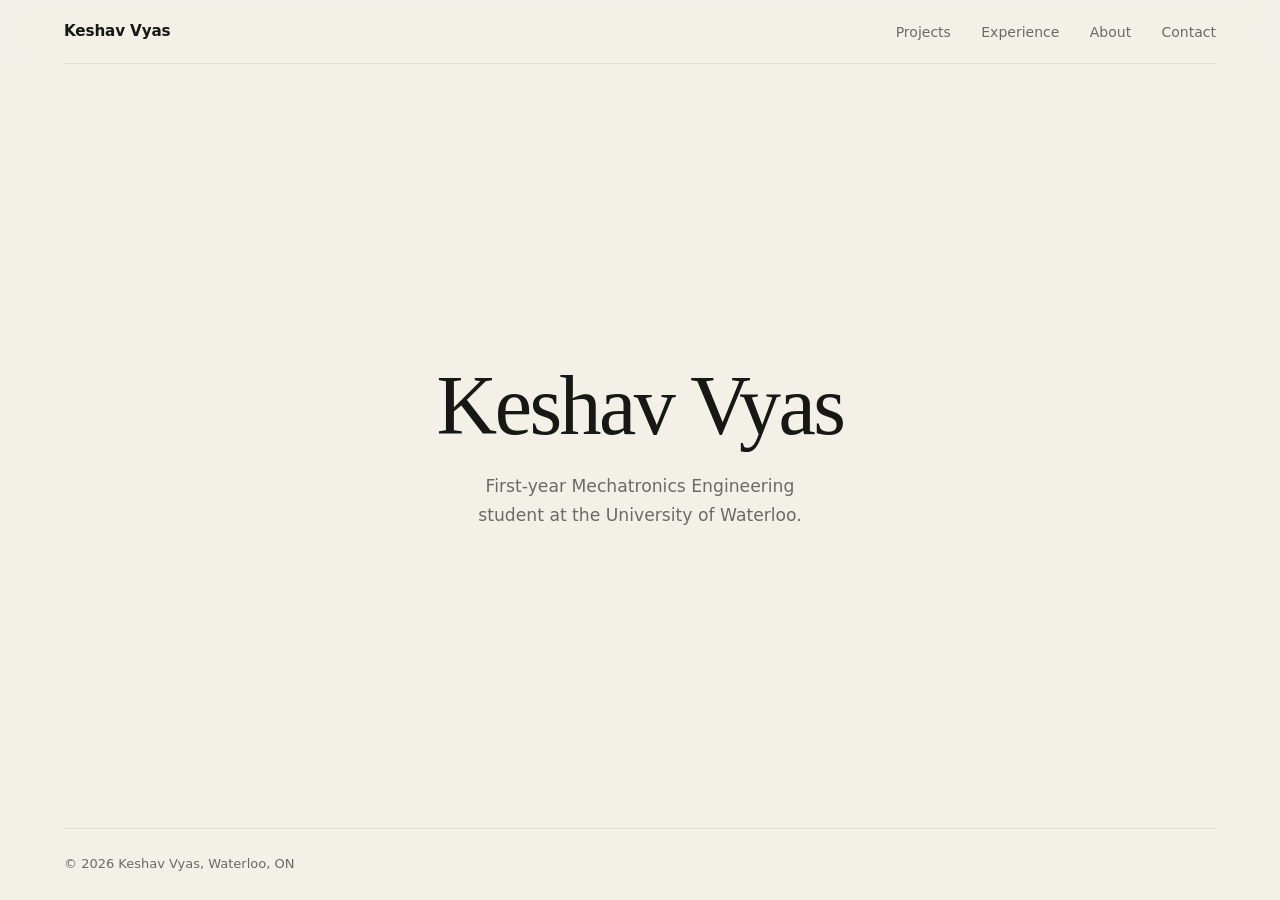
==== commit c70d5ae2: "Refresh portfolio design and content Tighter, more minimal styling; separate Experience page; new pr" ====
--- a/mechatronics-portfolio/index.html
+++ b/mechatronics-portfolio/index.html
@@ -3,305 +3,38 @@
 <head>
     <meta charset="UTF-8">
     <meta name="viewport" content="width=device-width, initial-scale=1.0">
-    <meta name="description" content="Portfolio of Keshav Vyas, a first-year Mechatronics Engineering student at the University of Waterloo building a self-feeding robotic arm for people with Parkinson's disease.">
+    <meta name="description" content="Keshav Vyas is a first-year Mechatronics Engineering student at the University of Waterloo.">
+    <meta name="theme-color" content="#f3f0e8">
+    <meta name="color-scheme" content="light">
     <title>Keshav Vyas | Mechatronics Engineering</title>
-    <script>document.documentElement.classList.add('js');</script>
-    <link rel="preconnect" href="https://fonts.googleapis.com">
-    <link rel="preconnect" href="https://fonts.gstatic.com" crossorigin>
-    <link href="https://fonts.googleapis.com/css2?family=DM+Mono:wght@400;500&family=Manrope:wght@400;500;600;700;800&display=swap" rel="stylesheet">
+    <link rel="icon" href="data:image/svg+xml,%3Csvg xmlns='http://www.w3.org/2000/svg' viewBox='0 0 32 32'%3E%3Ccircle cx='16' cy='16' r='16' fill='%23171815'/%3E%3Ctext x='16' y='22.5' text-anchor='middle' font-family='Georgia, serif' font-size='18' fill='%23f3f0e8'%3EK%3C/text%3E%3C/svg%3E">
     <link rel="stylesheet" href="css/styles.css">
 </head>
-<body>
-    <div class="scroll-progress" aria-hidden="true"></div>
-    <header class="site-header">
-        <nav class="nav" aria-label="Main navigation">
-            <a class="brand" href="#top" aria-label="Keshav Vyas home">
-                <span class="brand-mark">KV</span>
-                <span>Keshav Vyas</span>
+<body class="home">
+    <div class="site-shell">
+        <header class="site-header">
+            <a class="wordmark" href="index.html" aria-label="Keshav Vyas, home">
+                Keshav Vyas
             </a>
-            <button class="menu-toggle" type="button" aria-label="Open navigation" aria-expanded="false">
-                <span></span><span></span>
-            </button>
-            <div class="nav-links">
-                <span class="nav-indicator" aria-hidden="true"></span>
-                <a href="#about">About</a>
-                <a href="#projects">Projects</a>
-                <a href="#experience">Experience</a>
-                <a href="#contact">Contact</a>
-                <a class="nav-resume" href="assets/resume.pdf" target="_blank" rel="noreferrer">Resume ↗</a>
-            </div>
-        </nav>
-    </header>
+            <nav class="site-nav" aria-label="Site navigation">
+                <a href="projects.html">Projects</a>
+                <a href="experience.html">Experience</a>
+                <a href="about.html">About</a>
+                <a href="contact.html">Contact</a>
+            </nav>
+        </header>
 
-    <main id="top">
-        <section class="hero container">
-            <div class="hero-copy reveal">
-                <p class="eyebrow">01 / Introduction</p>
-                <h1>I build things that <em>move.</em></h1>
-                <p class="lede">I'm a first-year Mechatronics Engineering student at the University of Waterloo. Right now I'm developing a self-feeding robotic arm for people with Parkinson's disease.</p>
-                <div class="hero-actions">
-                    <a class="button button-primary" href="#projects">View projects <span>↗</span></a>
-                    <a class="button button-secondary" href="assets/resume.pdf" target="_blank" rel="noreferrer">Resume <span>↗</span></a>
-                </div>
-            </div>
-            <div class="hero-visual reveal">
-                <div class="hero-grid"></div>
-                <div class="hero-bar hero-bar-top">
-                    <span>Live inverse kinematics<small class="hint-fine"> · move your cursor</small><small class="hint-touch"> · tap to aim</small></span>
-                    <span class="arm-readout" aria-hidden="true">x <b data-readout="x">400</b> y <b data-readout="y">180</b></span>
-                </div>
-                <svg class="arm-demo" viewBox="0 0 520 420" role="img" aria-label="A two-link robot arm holding a level spoon. It moves between a bowl and a tracked mouth, and follows your cursor using inverse kinematics.">
-                    <path class="arm-reach" d="M -134 350 A 285 285 0 1 1 434 350" />
-                    <line class="arm-table" x1="0" y1="350" x2="520" y2="350" />
-                    <g class="arm-marks">
-                        <path d="M 366 150 h -12 v 12 M 434 150 h 12 v 12 M 366 214 h -12 v -12 M 434 214 h 12 v -12" />
-                        <text x="354" y="140">mouth</text>
-                        <path d="M 296 334 h 68 q -4 16 -24 16 h -20 q -20 0 -24 -16 z" />
-                        <text x="296" y="374">food</text>
-                    </g>
-                    <path class="arm-base" d="M 120 350 l 8 -22 h 44 l 8 22 z" />
-                    <line class="arm-link-outer" data-arm="upper" x1="150" y1="330" x2="150" y2="330" />
-                    <line class="arm-link-inner" data-arm="upper" x1="150" y1="330" x2="150" y2="330" />
-                    <line class="arm-link-outer" data-arm="fore" x1="150" y1="330" x2="150" y2="330" />
-                    <line class="arm-link-inner" data-arm="fore" x1="150" y1="330" x2="150" y2="330" />
-                    <line class="arm-spoon" data-arm="spoon" x1="150" y1="330" x2="150" y2="330" />
-                    <ellipse class="arm-bowl" data-arm="bowl" cx="150" cy="330" rx="10" ry="4" />
-                    <circle class="arm-joint" cx="150" cy="330" r="9" />
-                    <circle class="arm-joint" data-arm="elbow" cx="150" cy="330" r="8" />
-                    <circle class="arm-joint" data-arm="wrist" cx="150" cy="330" r="6" />
-                    <g class="arm-target" data-arm="target">
-                        <circle r="11" /><path d="M -17 0 h 10 M 7 0 h 10 M 0 -17 v 10 M 0 7 v 10" />
-                    </g>
-                </svg>
-                <div class="hero-bar hero-bar-bottom">
-                    <div class="hero-readout"><span class="status-dot"></span><span>Currently learning</span><strong>SolidWorks + OpenCV</strong></div>
-                    <span class="arm-readout" aria-hidden="true">θ₁ <b data-readout="shoulder">0</b>° θ₂ <b data-readout="elbow">0</b>°</span>
-                </div>
-            </div>
-        </section>
+        <main>
+            <section class="hero">
+                <h1>Keshav Vyas</h1>
+                <p>First-year Mechatronics Engineering student at the University of Waterloo.</p>
+            </section>
+        </main>
 
-        <section class="stats container reveal" aria-label="Highlights">
-            <div class="stat"><strong><span data-count="90">90</span>%+</strong><span>faster load time for Sun Life's internal AI tool</span></div>
-            <div class="stat"><strong><span data-count="3">3</span>×</strong><span>straight VEX Robotics World Championship qualifications</span></div>
-            <div class="stat"><strong>VPs</strong><span>at Sun Life saw the solution and its productivity impact</span></div>
-        </section>
-
-        <section class="section container" id="about">
-            <div class="section-label"><span>02</span><span>About me</span></div>
-            <div class="about-layout reveal">
-                <h2>Curious by default.<br><span>Practical by choice.</span></h2>
-                <div class="about-copy">
-                    <p>I like finding out how things work, then making them work better. At UTS that meant leading the build on VEX competition robots. It also took me to a transmission shop for an independent study of CVTs and multi-speed gearboxes.</p>
-                    <p>At Sun Life, it meant taking an internal AI tool from a 13-second load to under one second. Mechatronics lets me keep moving between CAD, circuits, code, and control systems.</p>
-                    <dl class="details">
-                        <div><dt>Based in</dt><dd>Waterloo, ON</dd></div>
-                        <div><dt>Program</dt><dd>Mechatronics Engineering</dd></div>
-                        <div><dt>Class of</dt><dd>2031</dd></div>
-                    </dl>
-                    <div class="toolkit" aria-label="Toolkit"><span>Python</span><span>C++</span><span>Arduino</span><span>SolidWorks</span><span>AutoCAD</span><span>OpenCV</span></div>
-                </div>
-            </div>
-        </section>
-
-        <section class="section container" id="projects">
-            <div class="section-heading reveal">
-                <div class="section-label"><span>03</span><span>Projects</span></div>
-                <div class="project-filters" role="group" aria-label="Filter projects">
-                    <button type="button" class="filter active" data-filter="all" aria-pressed="true">All</button>
-                    <button type="button" class="filter" data-filter="development" aria-pressed="false">In development</button>
-                    <button type="button" class="filter" data-filter="hardware" aria-pressed="false">Hardware</button>
-                    <button type="button" class="filter" data-filter="software" aria-pressed="false">Software</button>
-                    <button type="button" class="filter" data-filter="research" aria-pressed="false">Research</button>
-                </div>
-            </div>
-            <div class="project-grid">
-                <article class="project-card project-feature reveal" data-tags="development hardware software">
-                    <div class="project-art art-arm" data-active="motors">
-                        <span class="project-index">01</span>
-                        <svg viewBox="0 0 560 380" aria-hidden="true">
-                            <path class="schematic-path" data-layer="kinematics" d="M 320 300 C 300 200 380 140 440 192" />
-                            <path class="schematic-arc" data-layer="kinematics" d="M 178 312 A 50 50 0 0 0 150 282 M 247 195 A 44 44 0 0 1 258 176" />
-                            <line class="schematic-table" x1="20" y1="344" x2="540" y2="344" />
-                            <path class="schematic-base" d="M 100 344 l 8 -24 h 44 l 8 24 z" />
-                            <line class="schematic-link" x1="130" y1="326" x2="215" y2="165" />
-                            <line class="schematic-link" x1="215" y1="165" x2="365" y2="195" />
-                            <g class="schematic-layer" data-layer="spoon">
-                                <line x1="365" y1="195" x2="422" y2="195" />
-                                <ellipse cx="430" cy="195" rx="13" ry="5" />
-                            </g>
-                            <g class="schematic-layer schematic-joints" data-layer="motors">
-                                <circle cx="130" cy="326" r="11" /><circle cx="215" cy="165" r="10" /><circle cx="365" cy="195" r="8" />
-                                <rect x="28" y="296" width="52" height="30" /><text x="54" y="315">MCU</text>
-                                <path d="M 80 312 h 38" />
-                            </g>
-                            <g class="schematic-layer schematic-boxes" data-layer="vision">
-                                <path d="M 412 146 h -14 v 14 M 486 146 h 14 v 14 M 412 242 h -14 v -14 M 486 242 h 14 v -14" />
-                                <text x="398" y="134">mouth</text>
-                                <path d="M 280 278 h -14 v 14 M 360 278 h 14 v 14 M 280 340 h -14 v -14 M 360 340 h 14 v -14" />
-                                <text x="266" y="266">food</text>
-                            </g>
-                            <path class="schematic-bowl" d="M 288 318 h 64 q -4 26 -22 26 h -20 q -18 0 -22 -26 z" />
-                        </svg>
-                    </div>
-                    <div class="project-content">
-                        <div class="project-meta"><span>Personal project</span><span class="live-status"><i class="status-dot"></i>In development</span></div>
-                        <h3>Self-Feeding Robotic Arm</h3>
-                        <p>A robotic arm I'm developing to help people with Parkinson's disease eat more independently.</p>
-                        <div class="subsystems">
-                            <div class="subsystem-tabs" role="tablist" aria-label="Arm subsystems">
-                                <button type="button" role="tab" id="tab-motors" aria-controls="subsystem-panel" aria-selected="true" data-subsystem="motors">Motors</button>
-                                <button type="button" role="tab" id="tab-vision" aria-controls="subsystem-panel" aria-selected="false" tabindex="-1" data-subsystem="vision">Vision</button>
-                                <button type="button" role="tab" id="tab-kinematics" aria-controls="subsystem-panel" aria-selected="false" tabindex="-1" data-subsystem="kinematics">Kinematics</button>
-                                <button type="button" role="tab" id="tab-spoon" aria-controls="subsystem-panel" aria-selected="false" tabindex="-1" data-subsystem="spoon">Spoon &amp; safety</button>
-                            </div>
-                            <p class="subsystem-panel" id="subsystem-panel" role="tabpanel" aria-labelledby="tab-motors" data-copy-motors="Arduino and C++ for motor control." data-copy-vision="Python and OpenCV for food detection and mouth tracking." data-copy-kinematics="Inverse kinematics for precise arm movements." data-copy-spoon="A custom spoon attachment, plus safety features that keep operation smooth and controlled.">Arduino and C++ for motor control.</p>
-                        </div>
-                        <div class="tags"><span>Arduino</span><span>C++</span><span>Python</span><span>OpenCV</span><span>Inverse kinematics</span></div>
-                    </div>
-                </article>
-
-                <article class="project-card reveal" data-tags="software">
-                    <div class="project-art art-speed">
-                        <span class="project-index">02</span>
-                        <div class="speed-chart" role="img" aria-label="Load time dropped from more than 13 seconds to under 1 second.">
-                            <div class="speed-row"><span>Before</span><div><i class="speed-before"></i></div><b>13+ s</b></div>
-                            <div class="speed-row"><span>After</span><div><i class="speed-after"></i></div><b>&lt;1 s</b></div>
-                        </div>
-                    </div>
-                    <div class="project-content">
-                        <div class="project-meta"><span>Sun Life internship</span><span>2025</span></div>
-                        <h3>Internal AI Chrome Extension</h3>
-                        <p>One-click access to Sun Life's internal AI tool from any browser tab, so employees can use it alongside their other work. It also removed repeated login steps from the workflow.</p>
-                        <div class="tags"><span>Chrome extension</span><span>Front-end</span></div>
-                    </div>
-                </article>
-
-                <article class="project-card reveal" data-tags="hardware">
-                    <div class="project-art art-gears">
-                        <span class="project-index">03</span>
-                        <svg viewBox="0 0 400 270" aria-hidden="true">
-                            <g class="gear gear-large"><circle cx="165" cy="135" r="62" pathLength="32" /><circle class="gear-rim" cx="165" cy="135" r="54" /><circle class="gear-hub" cx="165" cy="135" r="20" /></g>
-                            <g class="gear gear-small"><circle cx="266" cy="135" r="38.75" pathLength="20" /><circle class="gear-rim" cx="266" cy="135" r="30.75" /><circle class="gear-hub" cx="266" cy="135" r="11" /></g>
-                        </svg>
-                    </div>
-                    <div class="project-content">
-                        <div class="project-meta"><span>Senior executive &amp; lead builder</span><span>2023 — 2025</span></div>
-                        <h3>VEX Competition Robots</h3>
-                        <p>Led mechanical design and build for the UTS Robotics team, iterating on drivetrains and mechanisms through rapid prototyping and testing.</p>
-                        <div class="tags"><span>Mechanical design</span><span>Drivetrains</span><span>Prototyping</span></div>
-                    </div>
-                </article>
-
-                <article class="project-card reveal" data-tags="hardware research">
-                    <div class="project-art art-ratio">
-                        <span class="project-index">04</span>
-                        <svg viewBox="0 0 400 270" role="img" aria-label="Schematic of engine speed against road speed. A multi-speed gearbox makes a sawtooth as it shifts, while a CVT rises and holds steady.">
-                            <path class="ratio-axis" d="M 56 56 V 214 H 356" />
-                            <path class="ratio-steps" pathLength="1" d="M 56 200 L 136 92 L 146 132 L 216 92 L 226 124 L 286 92 L 296 118 L 348 92" />
-                            <path class="ratio-cvt" pathLength="1" d="M 56 200 C 76 150 96 124 136 116 H 348" />
-                            <text x="56" y="44">Engine speed</text>
-                            <text x="356" y="238" text-anchor="end">Road speed</text>
-                            <text class="ratio-label-steps" x="348" y="80" text-anchor="end">Multi-speed</text>
-                            <text class="ratio-label-cvt" x="348" y="146" text-anchor="end">CVT</text>
-                        </svg>
-                    </div>
-                    <div class="project-content">
-                        <div class="project-meta"><span>Independent field study</span><span>2025</span></div>
-                        <h3>Multi-Speed vs CVT Transmissions</h3>
-                        <p>Compared the two systems at Mister Transmission in Cambridge, weighing efficiency, durability, repair cost, and maintenance complexity through real vehicle service work.</p>
-                        <div class="tags"><span>Transmissions</span><span>Cost-benefit analysis</span></div>
-                    </div>
-                </article>
-
-                <article class="project-card reveal" data-tags="research">
-                    <div class="project-art art-dots">
-                        <span class="project-index">05</span>
-                        <svg viewBox="0 0 400 270" aria-hidden="true">
-                            <defs><pattern id="dot-field" width="26" height="26" patternUnits="userSpaceOnUse"><circle cx="13" cy="13" r="3" /></pattern></defs>
-                            <rect x="44" y="44" width="312" height="182" fill="url(#dot-field)" />
-                            <g class="dot-accent"><circle cx="109" cy="109" r="5" /><circle cx="135" cy="109" r="5" /><circle cx="135" cy="135" r="5" /><circle cx="161" cy="135" r="5" /><circle cx="161" cy="161" r="5" /><circle cx="213" cy="83" r="5" /><circle cx="239" cy="83" r="5" /><circle cx="265" cy="109" r="5" /><circle cx="291" cy="161" r="5" /><circle cx="291" cy="187" r="5" /></g>
-                        </svg>
-                    </div>
-                    <div class="project-content">
-                        <div class="project-meta"><span>UTS Collaboratory</span><span>2025 — 2026</span></div>
-                        <h3>Visualizing Doctoral Research</h3>
-                        <p>Turned qualitative and quantitative findings on adolescent mothers' access to essential services in Nigeria into clear visuals for academic audiences.</p>
-                        <div class="tags"><span>Data visualization</span><span>Research</span></div>
-                    </div>
-                </article>
-            </div>
-            <p class="filter-status" role="status" aria-live="polite"></p>
-        </section>
-
-        <section class="section container" id="experience">
-            <div class="section-label"><span>04</span><span>Experience &amp; education</span></div>
-            <div class="timeline">
-                <div class="timeline-item reveal"><time>Next chapter</time><div><h3>Looking for opportunities</h3><p>Co-op · Design teams · Collaborations</p><span>Open to learning from people building useful, well-considered things.</span></div></div>
-                <div class="timeline-item reveal"><time>Sept 2026 — Expected 2031</time><div><h3>Mechatronics Engineering</h3><p>University of Waterloo · Waterloo, ON</p><span>Building fundamentals across mechanics, electronics, programming, and design.</span></div></div>
-                <div class="timeline-item timeline-expandable reveal">
-                    <time>Aug 2025</time>
-                    <div>
-                        <h3><button type="button" class="timeline-toggle" aria-expanded="false" aria-controls="role-transmission">Independent Engineering Field Study</button></h3>
-                        <p>Mister Transmission · Cambridge, ON</p>
-                        <div class="timeline-panel" id="role-transmission"><ul>
-                            <li>Conducted an independent study comparing multi-speed and continuously variable transmission (CVT) systems.</li>
-                            <li>Analyzed cost-benefit tradeoffs across efficiency, durability, repair cost, and maintenance complexity through hands-on observation of real vehicle service work.</li>
-                        </ul></div>
-                    </div>
-                </div>
-                <div class="timeline-item timeline-expandable open reveal">
-                    <time>July 2025</time>
-                    <div>
-                        <h3><button type="button" class="timeline-toggle" aria-expanded="true" aria-controls="role-sunlife">Associate Front-End Developer (Intern)</button></h3>
-                        <p>Sun Life Financial Inc. · High School Experience Program</p>
-                        <div class="timeline-panel" id="role-sunlife"><ul>
-                            <li>Designed and built a Chrome extension that gives employees one-click access to Sun Life's internal AI tool from any browser tab.</li>
-                            <li>Cut the tool's load time from 13+ seconds to under 1 second (over 90% faster) and removed repeated login steps from the workflow.</li>
-                            <li>Presented the solution and its productivity impact to Sun Life vice presidents.</li>
-                        </ul></div>
-                    </div>
-                </div>
-                <div class="timeline-item timeline-expandable reveal">
-                    <time>Apr 2025 — June 2026</time>
-                    <div>
-                        <h3><button type="button" class="timeline-toggle" aria-expanded="false" aria-controls="role-collaboratory">Data Visualization Contributor</button></h3>
-                        <p>UTS Collaboratory · In partnership with the University of Toronto</p>
-                        <div class="timeline-panel" id="role-collaboratory"><ul>
-                            <li>Built visualizations of doctoral research findings on adolescent mothers' access to essential services in Nigeria.</li>
-                            <li>Translated qualitative and quantitative research data into clear visual formats for academic audiences.</li>
-                        </ul></div>
-                    </div>
-                </div>
-                <div class="timeline-item timeline-expandable reveal">
-                    <time>Sept 2023 — June 2025</time>
-                    <div>
-                        <h3><button type="button" class="timeline-toggle" aria-expanded="false" aria-controls="role-vex">VEX Robotics: Senior Executive &amp; Lead Builder</button></h3>
-                        <p>University of Toronto Schools Robotics Team</p>
-                        <div class="timeline-panel" id="role-vex"><ul>
-                            <li>Led mechanical design and build of competition robots as a senior member of the team's executive.</li>
-                            <li>Iterated on drivetrain and mechanism designs through rapid prototyping and testing to improve competition performance.</li>
-                            <li>Helped the team qualify for the VEX Robotics World Championship three consecutive years: Dallas, TX (2024, 2025) and St. Louis, MO (2026).</li>
-                            <li>Coordinated build schedules and mentored newer members on design and fabrication practices.</li>
-                        </ul></div>
-                    </div>
-                </div>
-                <div class="timeline-item reveal"><time>Sept 2020 — June 2026</time><div><h3>University of Toronto Schools (UTS)</h3><p>Toronto, ON</p></div></div>
-            </div>
-        </section>
-
-        <section class="contact container reveal" id="contact">
-            <p class="eyebrow">05 / Get in touch</p>
-            <h2>Let's build something<br><em>worth sharing.</em></h2>
-            <div class="contact-actions">
-                <a class="email" href="mailto:keshavvyas600@gmail.com">keshavvyas600@gmail.com <span>↗</span></a>
-                <button type="button" class="copy-email" data-email="keshavvyas600@gmail.com">Copy</button>
-            </div>
-            <div class="social-links"><a href="assets/resume.pdf" target="_blank" rel="noreferrer">Resume ↗</a></div>
-        </section>
-    </main>
-
-    <footer class="footer container"><span>© 2026 Keshav Vyas</span><span>Designed &amp; built in Waterloo</span></footer>
-    <div class="toast" role="status" aria-live="polite"></div>
+        <footer class="site-footer">
+            <p>© 2026 Keshav Vyas, Waterloo, ON</p>
+        </footer>
+    </div>
     <script src="js/script.js"></script>
 </body>
 </html>
--- a/mechatronics-portfolio/css/styles.css
+++ b/mechatronics-portfolio/css/styles.css
@@ -1,262 +1,95 @@
-:root { --bg: #101210; --surface: #191c19; --surface-raised: #20241f; --line: #30352f; --text: #edf0e8; --muted: #91988e; --accent: #c9ed70; --accent-soft: rgba(201, 237, 112, .12); --serif: Georgia, "Times New Roman", serif; --mono: "DM Mono", monospace; --radius: 16px; --ease: cubic-bezier(.2, .7, .2, 1); }
-* { box-sizing: border-box; }
-html { scroll-behavior: smooth; scroll-padding-top: 104px; }
-body { margin: 0; background: radial-gradient(900px 560px at 82% -10%, rgba(201, 237, 112, .09), transparent 70%), var(--bg); background-repeat: no-repeat; color: var(--text); font-family: "Manrope", sans-serif; line-height: 1.6; overflow-x: hidden; }
-a { color: inherit; text-decoration: none; }
-button { color: inherit; font: inherit; cursor: pointer; }
-:focus-visible { outline: 2px solid var(--accent); outline-offset: 3px; }
-.container { width: min(1160px, calc(100% - 64px)); margin: 0 auto; }
-.scroll-progress { position: fixed; inset: 0 0 auto; z-index: 7; height: 2px; background: var(--accent); transform: scaleX(0); transform-origin: left; }
+/* Palette follows yigua.art: paper, ink, one cinnabar accent. Type is tighter and quieter. */
+:root { --paper: #f3f0e8; --paper-light: #f8f6ef; --ink: #171815; --ink-soft: #6b6a63; --line: #dcd6ca; --cinnabar: #963e32; --font-interface: ui-sans-serif, system-ui, -apple-system, BlinkMacSystemFont, "Segoe UI", sans-serif; --font-classical: ui-serif, Georgia, Cambria, "Times New Roman", serif; --ease-settle: cubic-bezier(.22, 1, .36, 1); color-scheme: light; }
 
-.site-header { position: fixed; top: 14px; left: 50%; z-index: 5; width: min(1192px, calc(100% - 32px)); transform: translateX(-50%); background: rgba(25, 28, 25, .72); border: 1px solid rgba(48, 53, 47, .9); border-radius: var(--radius); backdrop-filter: blur(16px); -webkit-backdrop-filter: blur(16px); }
-.nav { height: 62px; padding: 0 12px 0 16px; display: flex; align-items: center; justify-content: space-between; }
-.brand { display: flex; gap: 12px; align-items: center; font-size: .86rem; font-weight: 700; }
-.brand-mark { display: grid; width: 32px; height: 32px; place-items: center; border-radius: 9px; background: var(--accent); color: #111; font: 500 .66rem var(--mono); transition: transform .3s var(--ease); }
-.brand:hover .brand-mark { transform: rotate(-8deg) scale(1.06); }
-.nav-links { position: relative; display: flex; align-items: center; gap: 4px; color: var(--muted); font-size: .82rem; font-weight: 600; }
-.nav-links a { position: relative; z-index: 1; padding: 7px 14px; border-radius: 10px; transition: color .2s ease; }
-.nav-links a:hover, .nav-links a.active { color: var(--text); }
-.nav-indicator { position: absolute; top: 0; left: 0; height: 100%; width: 0; border-radius: 10px; background: var(--surface-raised); opacity: 0; transition: transform .35s var(--ease), width .35s var(--ease), opacity .2s ease; }
-.nav-links .nav-resume { margin-left: 8px; background: var(--accent); color: #111; transition: background .2s ease, transform .2s ease; }
-.nav-links .nav-resume:hover { background: #def78e; color: #111; transform: translateY(-1px); }
-.menu-toggle { display: none; background: none; border: 0; }
-.menu-toggle span { display: block; width: 24px; height: 1px; margin: 5px; background: var(--text); transition: transform .25s ease; }
-.menu-toggle[aria-expanded="true"] span:first-child { transform: translateY(3px) rotate(45deg); }
-.menu-toggle[aria-expanded="true"] span:last-child { transform: translateY(-3px) rotate(-45deg); }
+*, *::before, *::after { box-sizing: border-box; }
+html { min-width: 320px; background: var(--paper); color: var(--ink); font-family: var(--font-interface); font-size: 100%; line-height: 1.6; scroll-behavior: smooth; scroll-padding-top: 5rem; -webkit-text-size-adjust: 100%; -webkit-tap-highlight-color: transparent; -webkit-font-smoothing: antialiased; text-rendering: optimizeLegibility; }
+body { min-height: 100vh; margin: 0; overflow-x: clip; background: var(--paper); color: var(--ink); }
+::selection { background: var(--ink); color: var(--paper); }
+a { color: inherit; text-decoration: inherit; }
+button { color: inherit; font: inherit; }
+h1, h2, h3, p, ul, dl, dd { margin: 0; }
+button:focus-visible, a:focus-visible { outline: 2px solid var(--cinnabar); outline-offset: 4px; border-radius: 2px; }
 
-.hero { min-height: 780px; padding-top: 140px; display: grid; grid-template-columns: 1fr 1fr; gap: 56px; align-items: center; }
-.eyebrow, .section-label, .project-meta, .timeline-item time { color: var(--accent); font: 500 .74rem var(--mono); letter-spacing: .08em; text-transform: uppercase; }
-h1 { margin: 20px 0 26px; font-size: clamp(3.4rem, 7vw, 6.6rem); line-height: .98; letter-spacing: -.065em; }
-h1 em, .contact h2 em { color: var(--accent); font-family: var(--serif); font-weight: 400; }
-.lede { max-width: 490px; margin: 0; color: var(--muted); font-size: 1.06rem; }
-.hero-actions { display: flex; flex-wrap: wrap; gap: 12px; margin-top: 34px; }
-.button { display: inline-flex; align-items: center; padding: 13px 18px; border: 1px solid var(--line); border-radius: 12px; font-size: .84rem; font-weight: 700; transition: background .25s ease, border-color .25s ease, color .25s ease, transform .25s var(--ease); }
-.button span { margin-left: 20px; font-size: 1rem; transition: transform .25s var(--ease); }
-.button:hover { transform: translateY(-2px); }
-.button:hover span { transform: translate(2px, -2px); }
-.button-primary { background: var(--accent); border-color: var(--accent); color: #111; }
-.button-primary:hover { background: #def78e; }
-.button-secondary:hover { border-color: var(--accent); color: var(--accent); }
+.site-shell { min-height: 100svh; padding-inline: clamp(1.25rem, 5vw, 4rem); display: grid; grid-template-rows: auto 1fr auto; }
+.site-header, .site-footer { width: 100%; max-width: 72rem; margin-inline: auto; display: flex; justify-content: space-between; align-items: center; }
 
-.hero-visual { position: relative; display: flex; flex-direction: column; overflow: hidden; border: 1px solid var(--line); border-radius: var(--radius); background: radial-gradient(circle at 60% 45%, #293025, #151815 68%); touch-action: pan-y; }
-.hero-grid { position: absolute; inset: 0; opacity: .3; background-image: linear-gradient(var(--line) 1px, transparent 1px), linear-gradient(90deg, var(--line) 1px, transparent 1px); background-size: 42px 42px; }
-.hero-bar { position: relative; display: flex; align-items: flex-start; justify-content: space-between; gap: 16px; padding: 16px 18px; color: var(--muted); font: .72rem var(--mono); }
-.hero-bar small { font-size: inherit; opacity: .75; }
-.hero-bar-bottom { align-items: flex-end; border-top: 1px solid var(--line); background: rgba(16, 18, 16, .55); }
-.hint-touch { display: none; }
-.arm-readout { white-space: nowrap; }
-.arm-readout b { display: inline-block; min-width: 3ch; color: var(--accent); font-weight: 400; text-align: right; }
-.arm-demo { position: relative; display: block; width: 100%; height: auto; margin-top: -8px; }
-.arm-reach { fill: rgba(201, 237, 112, .03); stroke: rgba(201, 237, 112, .22); stroke-dasharray: 3 7; }
-.arm-table { stroke: var(--muted); stroke-width: 1; }
-.arm-base { fill: var(--surface-raised); stroke: var(--muted); }
-.arm-marks path { fill: none; stroke: var(--muted); stroke-width: 1.5; }
-.arm-marks text { fill: var(--muted); font: 12px var(--mono); }
-.arm-link-outer { stroke: var(--text); stroke-width: 15; stroke-linecap: round; }
-.arm-link-inner { stroke: #1f241d; stroke-width: 12; stroke-linecap: round; }
-.arm-spoon { stroke: var(--accent); stroke-width: 4; stroke-linecap: round; }
-.arm-bowl { fill: var(--accent); }
-.arm-joint { fill: #101210; stroke: var(--accent); stroke-width: 2.5; }
-.arm-target { opacity: 0; transition: opacity .25s ease; }
-.arm-target.active { opacity: 1; }
-.arm-target circle, .arm-target path { fill: none; stroke: var(--accent); stroke-width: 1.5; }
-.hero-readout { display: grid; grid-template-columns: auto 1fr; gap: 0 9px; }
-.hero-readout strong { grid-column: 2; color: var(--text); font-size: .86rem; font-weight: 500; }
-.status-dot { position: relative; display: inline-block; flex: none; width: 7px; height: 7px; margin-top: 5px; border-radius: 50%; background: var(--accent); }
-.status-dot::after { content: ""; position: absolute; inset: 0; border-radius: 50%; background: var(--accent); animation: pulse 2.4s ease-out infinite; }
+/* Header and tabs */
+.site-header { position: sticky; top: 0; z-index: 50; align-self: start; align-items: stretch; gap: 0 2rem; min-height: 4rem; border-bottom: 1px solid color-mix(in srgb, var(--line) 70%, transparent); }
+/* Frosted backing, so the page blurs as it scrolls underneath */
+.site-header::before { content: ""; position: absolute; inset: 0 calc(50% - 50vw); z-index: -1; background: color-mix(in srgb, var(--paper) 85%, transparent); -webkit-backdrop-filter: blur(16px) saturate(1.2); backdrop-filter: blur(16px) saturate(1.2); }
+.wordmark { align-self: center; font-size: .95rem; font-weight: 600; letter-spacing: -.01em; white-space: nowrap; }
 
-.stats { display: grid; grid-template-columns: repeat(3, 1fr); margin-top: 36px; border: 1px solid var(--line); border-radius: var(--radius); background: var(--surface); }
-.stat { padding: 26px 28px; }
-.stat + .stat { border-left: 1px solid var(--line); }
-.stat strong { display: block; color: var(--accent); font-size: 2.3rem; font-weight: 700; line-height: 1.1; letter-spacing: -.05em; font-variant-numeric: tabular-nums; }
-.stat > span { display: block; margin-top: 8px; color: var(--muted); font-size: .86rem; }
+/* Tabs run the full height of the header, so the current one can be marked on the header's own rule */
+.site-nav { display: flex; gap: clamp(1.1rem, 2.4vw, 1.9rem); margin-bottom: -1px; }
+.site-nav a { position: relative; display: flex; align-items: center; color: var(--ink-soft); font-size: .875rem; white-space: nowrap; transition: color .15s; }
+.site-nav a:hover, .site-nav a[aria-current=page] { color: var(--ink); }
+.site-nav a[aria-current=page]::after { content: ""; position: absolute; inset: auto 0 0; height: 1px; background: var(--ink); }
+/* The focus ring hugs the label instead of the tall hit area */
+.site-nav a:focus-visible { outline: 0; }
+.site-nav a:focus-visible::before { content: ""; position: absolute; inset: 50% -.45rem auto; height: 1.9rem; transform: translateY(-50%); border-radius: .25rem; outline: 2px solid var(--cinnabar); }
 
-.section { padding-top: 140px; }
-.section-label { display: flex; gap: 22px; color: var(--muted); }
-.section-label span:first-child { color: var(--accent); }
-.about-layout { display: grid; grid-template-columns: 1fr 1fr; gap: 90px; margin: 60px 0 0 12%; }
-h2 { margin: 0; font-size: clamp(2.4rem, 4.5vw, 4.4rem); line-height: 1.05; letter-spacing: -.065em; }
-.about-layout h2 span { color: var(--muted); }
-.about-copy { color: var(--muted); }
-.about-copy p { margin: 0; }
-.about-copy p + p { margin-top: 20px; }
-.details { display: grid; gap: 14px; margin: 35px 0 0; padding-top: 20px; border-top: 1px solid var(--line); }
-.details div { display: flex; justify-content: space-between; font-size: .84rem; }
-.details dt { color: var(--muted); }
-.details dd { margin: 0; color: var(--text); }
-.toolkit, .tags { display: flex; flex-wrap: wrap; gap: 7px; }
-.toolkit { margin-top: 26px; }
-.toolkit span, .tags span { padding: 5px 10px; border: 1px solid var(--line); border-radius: 999px; color: var(--muted); font: .72rem var(--mono); transition: border-color .2s ease, color .2s ease; }
-.toolkit span:hover { border-color: var(--accent); color: var(--accent); }
+/* Home: name and a short description, centred */
+.home main { display: grid; }
+.hero { place-self: center; width: 100%; max-width: 48rem; padding-block: clamp(3rem, 12vh, 7rem); text-align: center; }
+.hero h1 { font-family: var(--font-classical); font-size: clamp(2.75rem, 7.5vw, 5.25rem); font-weight: 400; line-height: 1.02; letter-spacing: -.03em; }
+.hero p { max-width: 30rem; margin: 1.5rem auto 0; color: var(--ink-soft); font-size: clamp(1rem, 1.6vw, 1.075rem); line-height: 1.65; text-wrap: balance; }
 
-.section-heading { display: flex; flex-wrap: wrap; align-items: center; justify-content: space-between; gap: 18px; margin-bottom: 34px; }
-.project-filters { display: flex; flex-wrap: wrap; gap: 6px; }
-.filter { padding: 7px 13px; border: 1px solid var(--line); border-radius: 999px; background: none; color: var(--muted); font-size: .8rem; font-weight: 600; transition: background .2s ease, border-color .2s ease, color .2s ease; }
-.filter:hover { border-color: var(--muted); color: var(--text); }
-.filter.active { background: var(--accent); border-color: var(--accent); color: #111; }
-.project-grid { display: grid; grid-template-columns: 1fr 1fr; gap: 22px; }
-.project-card { position: relative; display: flex; flex-direction: column; overflow: hidden; background: var(--surface); border: 1px solid var(--line); border-radius: var(--radius); transition: opacity .7s ease, transform .4s var(--ease), border-color .3s ease; }
-.project-card[hidden] { display: none; }
-.project-card::before { content: ""; position: absolute; inset: 0; z-index: 2; pointer-events: none; opacity: 0; background: radial-gradient(340px circle at var(--mx, 50%) var(--my, 50%), var(--accent-soft), transparent 70%); transition: opacity .3s ease; }
-.project-feature { grid-column: span 2; display: grid; grid-template-columns: 1.1fr .9fr; }
-.project-art { position: relative; min-height: 270px; display: grid; place-items: center; overflow: hidden; background: #252d22; }
-.project-art svg { width: 100%; height: 100%; max-height: 300px; }
-.project-feature .project-art { min-height: 400px; }
-.project-feature .project-art svg { max-height: none; }
-.art-speed { background: #232829; padding: 56px 28px 28px; }
-.art-gears { background: #2a2624; }
-.art-ratio { background: #232829; }
-.art-dots { background: #252d22; }
-.project-index { position: absolute; top: 18px; left: 20px; z-index: 1; color: var(--accent); font: .74rem var(--mono); }
-.project-content { position: relative; z-index: 3; display: flex; flex: 1; flex-direction: column; align-items: flex-start; padding: 27px; }
-.project-meta { display: flex; justify-content: space-between; gap: 14px; width: 100%; color: var(--muted); font-size: .7rem; }
-.project-meta span:last-child { flex: none; color: var(--accent); }
-.live-status { display: inline-flex; gap: 8px; }
-.live-status .status-dot { margin-top: 4px; }
-.project-content h3 { margin: 22px 0 10px; font-size: 1.45rem; line-height: 1.2; letter-spacing: -.04em; }
-.project-content > p { margin: 0 0 22px; color: var(--muted); font-size: .9rem; }
-.project-content .tags { margin-top: auto; }
+/* One reveal on load. It fills backwards only: an animation left applied would stop the header from blurring the page behind them */
+.hero, .content { animation: page-reveal .7s var(--ease-settle) .06s backwards; }
+@keyframes page-reveal { from { opacity: 0; transform: translate3d(0, .5rem, 0); } to { opacity: 1; transform: none; } }
 
-.subsystems { width: 100%; margin-bottom: 22px; }
-.subsystem-tabs { display: flex; flex-wrap: wrap; gap: 2px; padding: 3px; border: 1px solid var(--line); border-radius: 11px; }
-.subsystem-tabs button { flex: 1 1 auto; padding: 6px 9px; border: 0; border-radius: 8px; background: none; color: var(--muted); font-size: .76rem; font-weight: 600; white-space: nowrap; transition: background .2s ease, color .2s ease; }
-.subsystem-tabs button:hover { color: var(--text); }
-.subsystem-tabs button[aria-selected="true"] { background: var(--accent); color: #111; }
-.subsystem-panel { min-height: 72px; margin: 14px 2px 0; color: var(--text); font-size: .9rem; }
+/* Reading column */
+.content { width: min(100%, 40rem); margin-inline: auto; padding-block: clamp(3.5rem, 9vw, 6.5rem) 6rem; }
+.chapter-title { margin-bottom: clamp(1rem, 3vw, 1.75rem); font-family: var(--font-classical); font-size: clamp(2.25rem, 5.5vw, 3.5rem); font-weight: 400; line-height: 1.08; letter-spacing: -.025em; }
+.entry { padding-block: clamp(1.75rem, 4vw, 2.5rem); border-top: 1px solid var(--line); }
+.chapter-title + .entry { border-top: 0; padding-top: 0; }
+.entry :is(h2, h3) { margin: .35rem 0 .75rem; font-size: clamp(1.125rem, 2.4vw, 1.3rem); font-weight: 600; line-height: 1.35; letter-spacing: -.015em; }
+.entry p { color: color-mix(in srgb, var(--ink) 84%, var(--paper)); font-size: 1rem; line-height: 1.75; text-wrap: pretty; }
+.entry p + p { margin-top: .9rem; }
+.entry .kicker { margin: 0; color: var(--ink-soft); font-size: .8125rem; line-height: 1.5; font-variant-numeric: tabular-nums; }
+.entry .where { margin: -.45rem 0 .85rem; color: var(--ink-soft); font-size: .9rem; line-height: 1.55; }
+.entry .where:last-child { margin-bottom: 0; }
+.entry .note { margin-top: 1rem; color: var(--cinnabar); font-size: .8125rem; line-height: 1.5; }
+.entry ul { padding-left: 1.1rem; color: color-mix(in srgb, var(--ink) 78%, var(--paper)); font-size: 1rem; line-height: 1.7; }
+.entry li + li { margin-top: .4rem; }
+.entry li::marker { color: var(--ink-soft); }
 
-.art-arm svg { fill: none; }
-.schematic-table { stroke: var(--muted); }
-.schematic-base, .schematic-bowl { fill: #1c211a; stroke: var(--muted); stroke-width: 1.5; }
-.schematic-link { stroke: var(--text); stroke-width: 11; stroke-linecap: round; }
-.schematic-path, .schematic-arc { stroke: var(--muted); stroke-width: 1.5; opacity: .35; stroke-dasharray: 5 6; transition: opacity .3s ease, stroke .3s ease; }
-.schematic-layer { color: var(--muted); stroke: currentColor; stroke-width: 2; opacity: .55; transition: opacity .3s ease, color .3s ease; }
-.schematic-layer text { fill: currentColor; stroke: none; font: 13px var(--mono); }
-.schematic-layer ellipse { fill: currentColor; }
-.schematic-joints text { text-anchor: middle; font-size: 12px; }
-.schematic-joints circle { fill: #1c211a; }
-.schematic-joints rect { fill: #1c211a; rx: 4px; }
-.schematic-layer[data-layer="spoon"] { stroke-width: 4; stroke-linecap: round; }
-.art-arm[data-active="motors"] [data-layer="motors"], .art-arm[data-active="vision"] [data-layer="vision"], .art-arm[data-active="spoon"] [data-layer="spoon"] { color: var(--accent); opacity: 1; }
-.art-arm[data-active="kinematics"] [data-layer="kinematics"] { stroke: var(--accent); opacity: 1; animation: dash 1.1s linear infinite; }
+.entry + .chapter-title { margin-top: clamp(4rem, 9vw, 6rem); }
 
-.speed-chart { display: grid; gap: 22px; width: 100%; }
-.speed-row { display: grid; grid-template-columns: 52px 1fr 52px; gap: 12px; align-items: center; color: var(--muted); font: .74rem var(--mono); }
-.speed-row b { color: var(--text); font-weight: 400; text-align: right; }
-.speed-row div { height: 26px; border-radius: 6px; background: rgba(237, 240, 232, .05); overflow: hidden; }
-.speed-row i { display: block; height: 100%; border-radius: 6px; transition: width 1.3s var(--ease) .25s; }
-.speed-before { width: 100%; background: var(--muted); }
-.speed-after { width: 7%; background: var(--accent); }
-.js .project-card:not(.visible) .speed-row i { width: 0; }
+/* Load time before and after, drawn as two thin lines */
+.speed-chart { display: grid; gap: .7rem; margin-top: 1.5rem; }
+.speed-row { display: grid; grid-template-columns: 3.4rem 1fr 4.6rem; gap: 1rem; align-items: center; color: var(--ink-soft); font-size: .8125rem; font-variant-numeric: tabular-nums; }
+.speed-row i { display: block; height: 4px; border-radius: 2px; }
+.speed-before { width: 100%; background: var(--ink); }
+.speed-after { width: 7%; background: var(--cinnabar); }
+.speed-row b { color: var(--ink); font-weight: 500; text-align: right; white-space: nowrap; }
 
-.gear circle { fill: none; stroke: var(--accent); stroke-width: 14; stroke-dasharray: 1 1; }
-.gear circle.gear-hub { stroke: var(--text); stroke-width: 1.5; stroke-dasharray: none; }
-.gear circle.gear-rim { stroke-width: 3; stroke-dasharray: none; }
-.gear-small circle:first-child, .gear-small circle.gear-rim { stroke: var(--text); }
-.gear { transform-box: fill-box; transform-origin: center; animation: gear-turn 16s linear infinite paused; }
-.gear-small { animation-name: gear-turn-back; animation-duration: 10s; }
-.project-card:hover .gear { animation-play-state: running; }
+.details { margin-top: 1.75rem; border-top: 1px solid var(--line); }
+.details div { display: grid; grid-template-columns: 8rem 1fr; gap: 1rem; padding-block: .8rem; border-bottom: 1px solid var(--line); font-size: .9375rem; line-height: 1.6; }
+.details dt { color: var(--ink-soft); }
 
-.ratio-axis { fill: none; stroke: var(--muted); }
-.ratio-steps, .ratio-cvt { fill: none; stroke-width: 2.5; stroke-linejoin: round; stroke-dasharray: 1; transition: stroke-dashoffset 1.6s ease .3s; }
-.ratio-steps { stroke: var(--text); }
-.ratio-cvt { stroke: var(--accent); }
-.js .project-card:not(.visible) .ratio-steps, .js .project-card:not(.visible) .ratio-cvt { stroke-dashoffset: 1; }
-.art-ratio text { fill: var(--muted); font: 12px var(--mono); }
-.art-ratio .ratio-label-steps { fill: var(--text); }
-.art-ratio .ratio-label-cvt { fill: var(--accent); }
+.email { display: inline-block; margin-top: 1.25rem; font-family: var(--font-classical); font-size: clamp(1.4rem, 4.4vw, 2rem); line-height: 1.25; letter-spacing: -.02em; overflow-wrap: anywhere; text-decoration: underline; text-decoration-thickness: 1px; text-decoration-color: color-mix(in srgb, currentColor 30%, transparent); text-underline-offset: .25em; transition: text-decoration-color .15s; }
+.email:hover { text-decoration-color: currentColor; }
+.contact-actions { display: flex; flex-wrap: wrap; gap: .6rem; margin-top: 1.5rem; }
+.quiet-button { display: inline-flex; align-items: center; height: 2.5rem; padding-inline: 1rem; border: 1px solid var(--line); border-radius: 999px; background: var(--paper-light); color: var(--ink); font-size: .875rem; cursor: pointer; transition: border-color .15s, background .15s; }
+.quiet-button:hover, .quiet-button:focus-visible { border-color: color-mix(in srgb, var(--ink) 35%, transparent); background: #fff; }
+.entry .copy-status { min-height: 1.5em; margin-top: .75rem; color: var(--ink-soft); }
 
-.art-dots svg { fill: rgba(237, 240, 232, .22); }
-.dot-accent circle { fill: var(--accent); transform-box: fill-box; transform-origin: center; transition: transform .35s var(--ease); }
-.project-card:hover .dot-accent circle { transform: scale(1.5); }
+/* Footer */
+.site-footer { flex-wrap: wrap; gap: .5rem 1.25rem; min-height: 4.5rem; border-top: 1px solid color-mix(in srgb, var(--line) 70%, transparent); color: var(--ink-soft); font-size: .8125rem; line-height: 1.6; }
 
-.filter-status { position: absolute; width: 1px; height: 1px; overflow: hidden; clip-path: inset(50%); }
-
-.timeline { margin: 58px 0 0 12%; border-top: 1px solid var(--line); }
-.timeline-item { position: relative; display: grid; grid-template-columns: 210px 1fr; gap: 30px; padding: 26px 12px; border-bottom: 1px solid var(--line); transition: opacity .7s ease, transform .7s ease, background .25s ease; }
-.timeline-item time { color: var(--muted); padding-top: 3px; }
-.timeline-item h3 { margin: 0; font-size: 1.08rem; line-height: 1.35; }
-.timeline-item p { margin: 4px 0 0; color: var(--accent); font-size: .84rem; }
-.timeline-item > div > span { display: block; margin-top: 10px; color: var(--muted); font-size: .9rem; }
-.timeline-expandable:hover { background: var(--accent-soft); }
-.timeline-toggle { display: block; width: 100%; padding: 0 34px 0 0; border: 0; background: none; font-weight: inherit; line-height: inherit; text-align: left; }
-.timeline-toggle::before { content: ""; position: absolute; inset: 0; }
-.timeline-toggle::after { content: "+"; position: absolute; top: 22px; right: 14px; color: var(--accent); font: 1.3rem var(--mono); transition: transform .3s var(--ease); }
-.timeline-expandable.open .timeline-toggle::after { transform: rotate(45deg); }
-.timeline-panel { position: relative; z-index: 1; color: var(--muted); font-size: .9rem; }
-.timeline-panel ul { margin: 0; padding: 0 0 0 18px; }
-.timeline-panel li { margin-top: 6px; }
-.timeline-panel li:first-child { margin-top: 12px; }
-.timeline-panel li::marker { color: var(--accent); }
-.js .timeline-panel { display: grid; grid-template-rows: 0fr; visibility: hidden; transition: grid-template-rows .35s var(--ease), visibility .35s; }
-.js .timeline-panel > ul { min-height: 0; overflow: hidden; }
-.js .timeline-expandable.open .timeline-panel { grid-template-rows: 1fr; visibility: visible; }
-
-.contact { margin-top: 140px; padding-top: 70px; padding-bottom: 80px; border-top: 1px solid var(--line); }
-.contact h2 { margin: 20px 0 38px; }
-.contact-actions { display: flex; flex-wrap: wrap; align-items: center; gap: 14px; }
-.email { display: inline-block; padding-bottom: 6px; border-bottom: 1px solid var(--accent); color: var(--accent); font: clamp(1rem, 3vw, 1.3rem) var(--mono); overflow-wrap: anywhere; }
-.email span { display: inline-block; margin-left: 14px; transition: transform .25s var(--ease); }
-.email:hover span { transform: translate(2px, -2px); }
-.copy-email { padding: 7px 14px; border: 1px solid var(--line); border-radius: 999px; background: none; color: var(--muted); font-size: .8rem; font-weight: 600; transition: border-color .2s ease, color .2s ease; }
-.copy-email:hover { border-color: var(--accent); color: var(--accent); }
-.social-links { display: flex; gap: 28px; margin-top: 44px; color: var(--muted); font-size: .84rem; }
-.social-links a { transition: color .2s ease; }
-.social-links a:hover { color: var(--accent); }
-.footer { display: flex; justify-content: space-between; padding: 22px 0 30px; border-top: 1px solid var(--line); color: var(--muted); font: .72rem var(--mono); }
-.toast { position: fixed; bottom: 24px; left: 50%; z-index: 8; padding: 10px 16px; border-radius: 12px; background: var(--accent); color: #111; font-size: .84rem; font-weight: 700; opacity: 0; pointer-events: none; transform: translate(-50%, 12px); transition: opacity .25s ease, transform .25s var(--ease); }
-.toast.show { opacity: 1; transform: translate(-50%, 0); }
-
-.js .reveal { opacity: 0; transform: translateY(22px); transition: opacity .7s ease, transform .7s ease; }
-.js .reveal.visible { opacity: 1; transform: translateY(0); }
-.js .project-card.reveal { transition: opacity .7s ease, transform .5s var(--ease), border-color .3s ease; }
-
-@media (hover: hover) {
-    .project-card:hover { border-color: #637452; }
-    .js .project-card.reveal.visible:hover { transform: translateY(-5px); }
-    .project-card:hover::before { opacity: 1; }
-}
-@media (hover: none) {
-    .hint-fine { display: none; }
-    .hint-touch { display: inline; }
-    .gear { animation-play-state: running; }
-}
-@keyframes pulse { from { opacity: .7; transform: scale(1); } to { opacity: 0; transform: scale(3.2); } }
-@keyframes dash { to { stroke-dashoffset: -11; } }
-@keyframes gear-turn { to { transform: rotate(360deg); } }
-@keyframes gear-turn-back { to { transform: rotate(-360deg); } }
-@media (max-width: 960px) {
-    .hero { min-height: auto; grid-template-columns: 1fr; gap: 44px; padding-top: 130px; }
-    .about-layout { grid-template-columns: 1fr; gap: 34px; margin-left: 0; }
-    .timeline { margin-left: 0; }
-    .project-feature { grid-template-columns: 1fr; }
-    .project-feature .project-art { min-height: 0; aspect-ratio: 560 / 380; }
-}
-@media (max-width: 700px) {
-    html { scroll-padding-top: 88px; }
-    .container { width: calc(100% - 32px); }
-    .nav { height: 58px; }
-    .menu-toggle { display: block; }
-    .nav-links { position: absolute; top: calc(100% + 8px); left: 0; right: 0; display: none; flex-direction: column; align-items: stretch; gap: 4px; padding: 10px; background: var(--surface); border: 1px solid var(--line); border-radius: var(--radius); }
-    .nav-links.open { display: flex; }
-    .nav-links .nav-resume { margin: 4px 0 0; }
-    .nav-indicator { display: none; }
-    .hero { padding-top: 112px; }
-    .hero h1 { font-size: 3.5rem; }
-    .hero-bar { padding: 12px 14px; font-size: .68rem; }
-    .stats { grid-template-columns: 1fr; }
-    .stat { padding: 20px 22px; }
-    .stat + .stat { border-left: 0; border-top: 1px solid var(--line); }
-    .section { padding-top: 96px; }
-    .project-grid { grid-template-columns: 1fr; gap: 18px; }
-    .project-feature { grid-column: auto; }
-    .project-art { min-height: 220px; }
-    .project-content { padding: 22px; }
-    .timeline-item { display: block; padding: 22px 8px; }
-    .timeline-item time { display: block; margin-bottom: 10px; padding-right: 30px; }
-    .contact { margin-top: 100px; padding-bottom: 60px; }
-    .footer { display: block; line-height: 2; }
+@media (max-width: 640px) {
+    html { scroll-padding-top: 6.5rem; }
+    .site-shell { padding-inline: 1.25rem; }
+    .site-header { flex-wrap: wrap; min-height: 0; }
+    .wordmark { width: 100%; padding-top: .9rem; }
+    .site-nav { width: 100%; justify-content: space-between; gap: .5rem; }
+    .site-nav a { min-height: 2.75rem; font-size: .8125rem; }
+    .hero p { max-width: 21rem; }
+    .content { padding-block: 2.75rem 4rem; }
+    .details div { grid-template-columns: 1fr; gap: .1rem; }
+    .site-footer { flex-direction: column; justify-content: center; gap: .1rem; min-height: 6rem; padding-block: 1rem; text-align: center; }
 }
 @media (prefers-reduced-motion: reduce) {
-    html { scroll-behavior: auto; }
-    *, *::before, *::after { animation: none !important; transition-duration: .01ms !important; transition-delay: 0s !important; }
+    *, *::before, *::after { scroll-behavior: auto !important; transition-duration: .01ms !important; animation-duration: .01ms !important; animation-delay: 0s !important; }
 }
